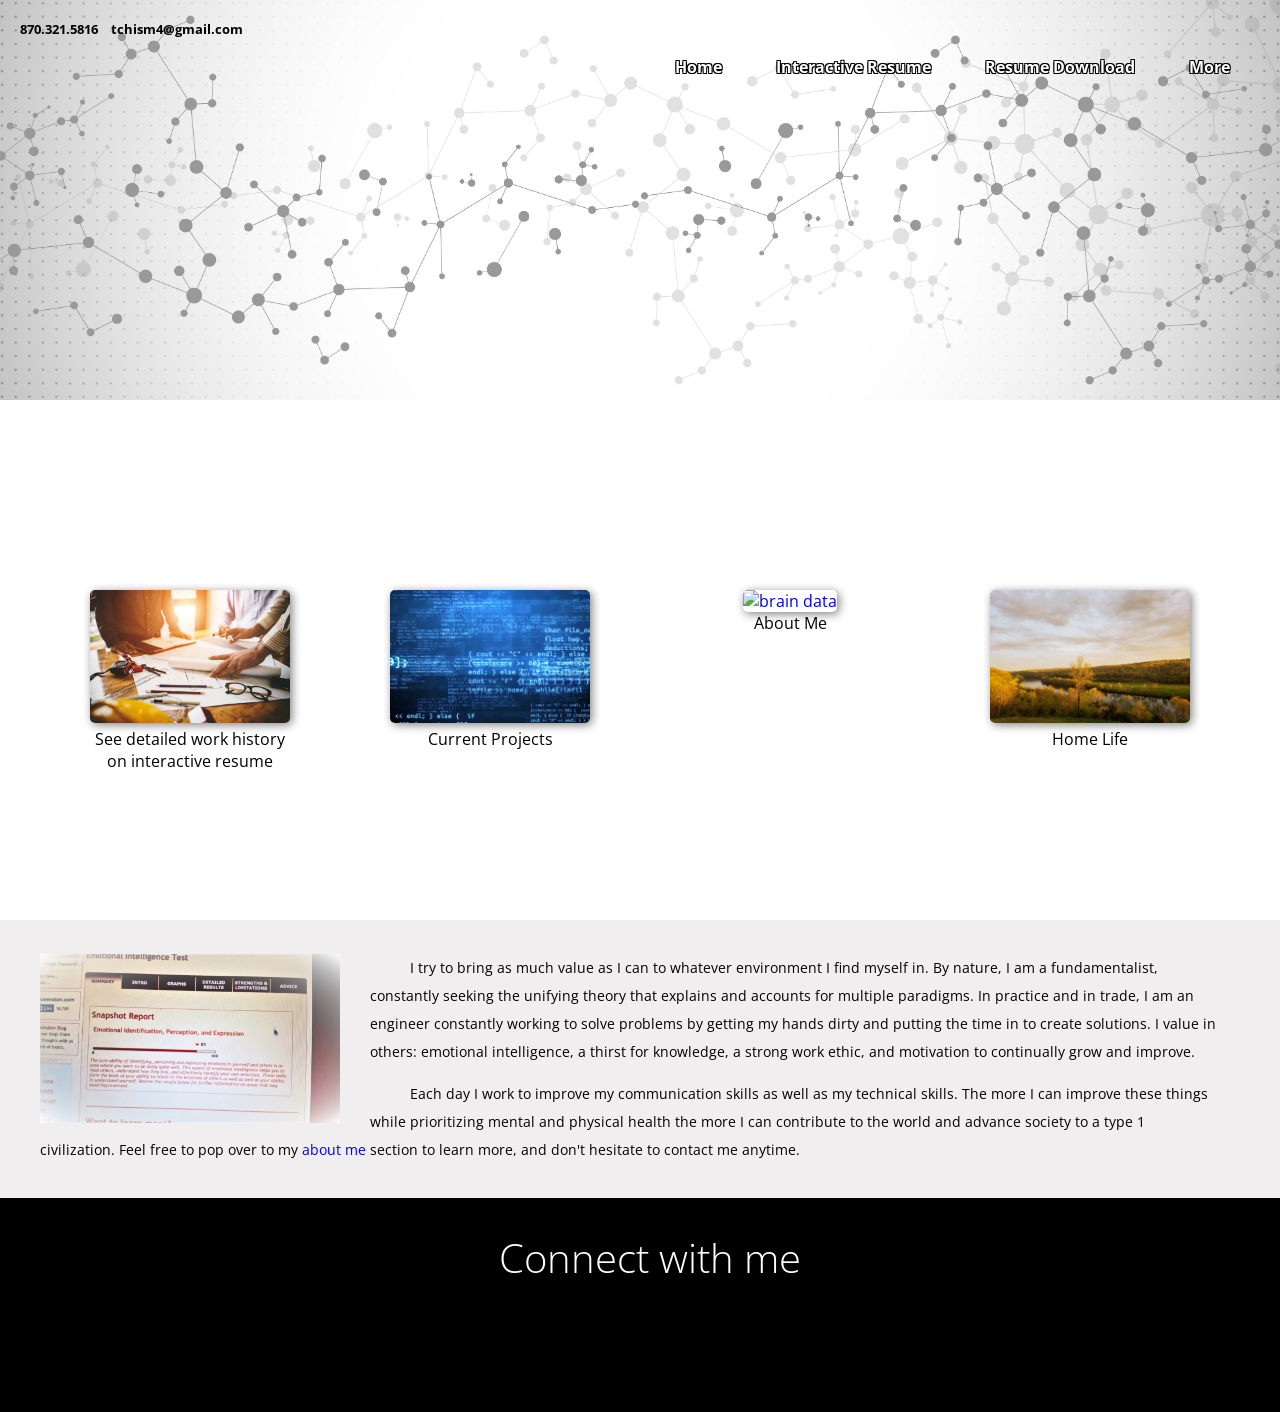
==== index.html @ 36c6fb0d "added roses grammatical corrections" ====
<!DOCTYPE html>
<html>
    <head>
        <title>Chism, Tyler</title>
        <link rel="stylesheet" href="styles.css">
        <link rel="stylesheet" type="text/css" href="//fonts.googleapis.com/css?family=Open+Sans" />
        <script src="https://kit.fontawesome.com/07951e7ccc.js"></script>
        <meta name="google-site-verification" content="qGbv4tn5VBEEBSnBRvF_2foVsebj3QWm0AjykTsH1dw" />
    </head>
    <body>
        <header>
            <nav>
                <div class="very-top">
                        <a href="tel:870.321.5816"><i class="fas fa-phone"></i> 870.321.5816</a>
                        <a href="mailto:tchism4@gmail.com"><i class="fas fa-envelope-square"></i> tchism4@gmail.com</a>
                </div>
                <div id="navbar" class="main scrolled">
                  <ul>
                    <li><a href="index.html">Home</a></li>
                    <li><a href="pages/interactive-resume.html">Interactive Resume</a></li>
                    <li><a href="pages/resume-download.html">Resume Download</a></li>
                    <li><a href="pages/more.html">More</a></li>
                </ul>  
                </div>
                
            </nav>
        </header>
        <section class="features">
           <!-- "this website was created for xyz purpose
        then include inline pictures of featured content 
    with buttons below to go there-->
         <figure>
             <a href="pages/interactive-resume.html">
                <img src="images/engineering2.jpeg" alt="team working">
                <figcaption>See detailed work history on interactive resume</figcaption></a>
         </figure> 
         <figure>
             <a href="pages/more.html">
            <img src="images/code2.jpeg" alt="code">
            <figcaption>Current Projects</figcaption></a>
         </figure> 
         <figure>
             <a href="pages/more.html#about">
                <img src="images/me.jpeg" alt="brain data">
                <figcaption>About Me</figcaption></a>
         </figure> 
         <figure>
             <a href="pages/more.html#home">
                <img src="images/riverview2.jpg" alt="view of river">
                <figcaption>Home Life</figcaption></a>
         </figure>  
         
        </section>
        <section class="highlight">
            <p>
                <img src="images/eq2.jpg" alt="screenshot of eq test">
                I try to bring as much value as I can to whatever environment I find myself
                in. By nature, I am a fundamentalist, constantly seeking the unifying theory that
                explains and accounts for multiple paradigms. In practice and in trade, I am an engineer
                constantly working to solve problems by getting my hands dirty and putting the time in to 
                create solutions. I value in others: emotional intelligence, a thirst for knowledge, a strong work 
                ethic, and motivation to continually grow and improve.
            </p>
            <p>
                Each day I work to improve my communication skills as well as my technical
                skills. The more I can improve these things while prioritizing mental and physical health
                the more I can contribute to the world and advance society to a type 1 civilization. Feel free 
                to pop over to my <a href="pages/more.html#about">about me</a> section to learn more, and don't 
                hesitate to contact me anytime.
            </p>
        </section>
        <footer>
            <!--footer will have three sections the top having 
            address phone and email, all with symbols
        the middle will have a large section with an about me 
    as well as a search bar and link to github, the very bottom
will be a footer that contains minimal info-->
            <h1>Connect with me</h1>
            <div class="media">
                <ul>
                    <li><a href="https://github.com/tylerchism"><i class="fab fa-github-square fa-3x"></i></a> </li>
                    <li><a href="https://www.linkedin.com/in/tyler-chism-a76b6891/"><i class="fab fa-linkedin fa-3x"></i></a> </li>
                    <li><a href="https://www.goodreads.com/user/show/12498217-tyler-chism"><i class="fab fa-goodreads fa-3x"></i></a></li>
                </ul>
            </div>
        </footer>
    <script src="JS/jquery-3.4.1.min.js"></script>
    <script src="JS/main.js"></script>
    
  
    </body>
</html>
---- styles.css ----
body {
    color: black;
    font-family: "open sans";
    margin: 0;
    padding: 0;
}

a {
    text-decoration: none;
}

button {
    background-color: white;
    border: none;
    transition-duration: .4s;
    cursor: pointer;
}

button:hover {
    color: lightgray;
}
button:focus {
    outline: 0;
}

ul {
    list-style-type: none;
}

header {
    background-color: black;
    background-image: url("images/background.jpeg");
    background-size: 100%;
    background-position: center;
    height: 400px;
 
    text-align: right;
    
}

header.more {
    background-image: url("images/nodes.png");
    height: 300px;
}

header.iresume {
    height: 300px;
}

header a {
    color: black;
    font-weight: bold;
    text-decoration: none;
    text-transform: upper-case;
    margin-right: 30px;
}

div.very-top {
    text-align: left;
    font-size: 13px;
    padding: 20px;
}

div.very-top a {
    color: black;
    margin-right: 10px;
    transition-duration: .4s;
   
}

div.very-top a:hover {
    color: white;
}

nav ul {
    list-style-type: none;
    margin-top: 20;
    padding: 0;
}

nav li {
    display: inline;
    margin-right: 20px;
}

#navbar {
    background: white;
    
    color: black;
    position: fixed;
}

#navbar.shrink {
    box-shadow: gray 2px 2px 10px;
    margin-top: -40px;
    top: 40px;
    transition: 200ms;
    width: 100%;
    
}

.shrink a {
    transition-duration: .2s;
}

.shrink a:hover {
    color: gray;
}

#navbar.scrolled {
    background-color: transparent;
    position: fixed;
    top: 40px;
    width: 100%;
    transition: 200ms;
}



.scrolled a {
    color: white;
    transition-duration: .2s;
    text-shadow:
		-1px -1px 0 #000,
		1px -1px 0 #000,
		-1px 1px 0 #000,
		1px 1px 0 #000;

    }

.scrolled a:hover {
    text-shadow: none;
}

.features {
    background: white;
    color: black;
    height: 400px;
    margin-bottom: 40px;
    padding: 40px;
    display: flex;
    flex-direction: row;
    flex-wrap: wrap;
}


.features figure {
    height: 100px;
    margin: auto;
    text-align: center;
    width: 200px;
}

.features figure img {
    border-radius: 5px;
    box-shadow: gray 2px 2px 10px;
    width: 200px;
    
}

.features a img:hover {
    box-shadow: none;
}

.features a figcaption {
    color: black;
}

.features a figcaption:hover {
    text-decoration: underline;
}

section.highlight {
    background-color: rgb(240, 238, 238);
    border-left: 6px blue;
    color: black;
    
    padding: 20px; 
     
}

.highlight p {
    line-height: 2;
}

section.highlight  img { 
    float: left;
    margin-right: 30px;
    width: 300px;
}

section.more {
    margin-left: 40px;
    margin-right: 40px;
  
}

.block {
    display: flex;
    font-size: 14px;
}

.block1 {
    width: 50%;
    float: left;
    
}

.block2 {
    width: 50%;
    
}

i.fa {
    transition: all 0.5s ease;
}

i.fa-chevron-right {
    padding-left: 10px;
    padding-right: 10px;
}

i.rotate90 {
    transform: rotate(90deg);
}

.resume {
    max-width: 700px;
    margin: auto;
}

.resume div {
    display: none;
}

.resume #skills button {
    width: 80%;
}

.resume button figure {
    position: flex;
}

.resume button figcaption {
    text-align: left;
}

.resume img {
    width: 150px;
    float: left;
}

.download {
    height: 300px;
    display: flex;
    flex-direction: row;
    padding: 100px;
}

.download figure {
    margin: auto;
    text-align: center;
    width: 200px;
}

.download figcaption {
    color: black;
}

.download figcaption:hover {
    color: gray;
    font-weight: bold;
    text-decoration: underline;
}

.download figure img {
    box-shadow: gray 2px 2px 10px;
    width: 100px;
}

.download figure img:hover {
    box-shadow: none;
    border-style: outset;
    border-color: white;
    border-width: 3px;
}

#moresection {
    max-width: 900px;
    margin: auto;
}

.more h1 {
    padding-left: 0;
    margin-left: -20px;
}

section.more div.more {
   margin-bottom: 150px;
   margin-top: 150px;
}

.more p {
    border-width: 10px;
    border-color: aliceblue;
    border-left-style: solid;
    margin-left: 40px;
    padding-left: 40px;
    
}

.more img {
    float: right;
    height: 200px;
    margin: 0 20px 40px 20px;
    border-radius: 5px;
    box-shadow: gray 2px 2px 10px;
}

#vert  {
    float: left;
}



footer {
   
    background-color: black;
    color: white;
    padding: 20px;
    text-align: center;
}

footer h1 {
    font-weight: lighter;
    font-size: 40px;
    color: #fff;
    text-align: center;
    margin-bottom: 40px;
}

.media li {
    list-style: none;
    margin: 10px 30px;
    display: inline-block;
    font-size: 20px;
    padding: 20px 20px;
    color: #fff;
  
    
}

.media i {
    size: 9;
    transition: .25s;
}


.fab:hover {
    color: white;
}

h1 { 
    font-family: "Open Sans"; 
    font-size: 24px; 
    font-style: normal; 
    font-variant: normal; 
    font-weight: 700; 
    line-height: 26.4px;
    padding-left: 20px;
} 
h3 { 
   font-family: "Open Sans"; 
   font-size: 14px; 
   font-style: normal; 
   font-variant: normal; 
   font-weight: 700; 
   line-height: 15.4px; 
} 
p { 
    font-family: "Open Sans"; 
    font-size: 14px; 
    font-style: normal; 
    font-variant: normal; 
    font-weight: 400; 
    line-height: 20px; 
    padding-left: 20px;
    padding-right: 40px;
    text-indent: 30pt;
} 
blockquote { 
    font-family: "Open Sans"; 
    font-size: 21px; 
    font-style: normal; 
    font-variant: normal; 
    font-weight: 400; 
    line-height: 30px; 
} 
pre { 
    font-family: "Open Sans"; 
    font-size: 13px; 
    font-style: normal; 
    font-variant: normal; 
    font-weight: 400; 
    line-height: 18.5714px; }
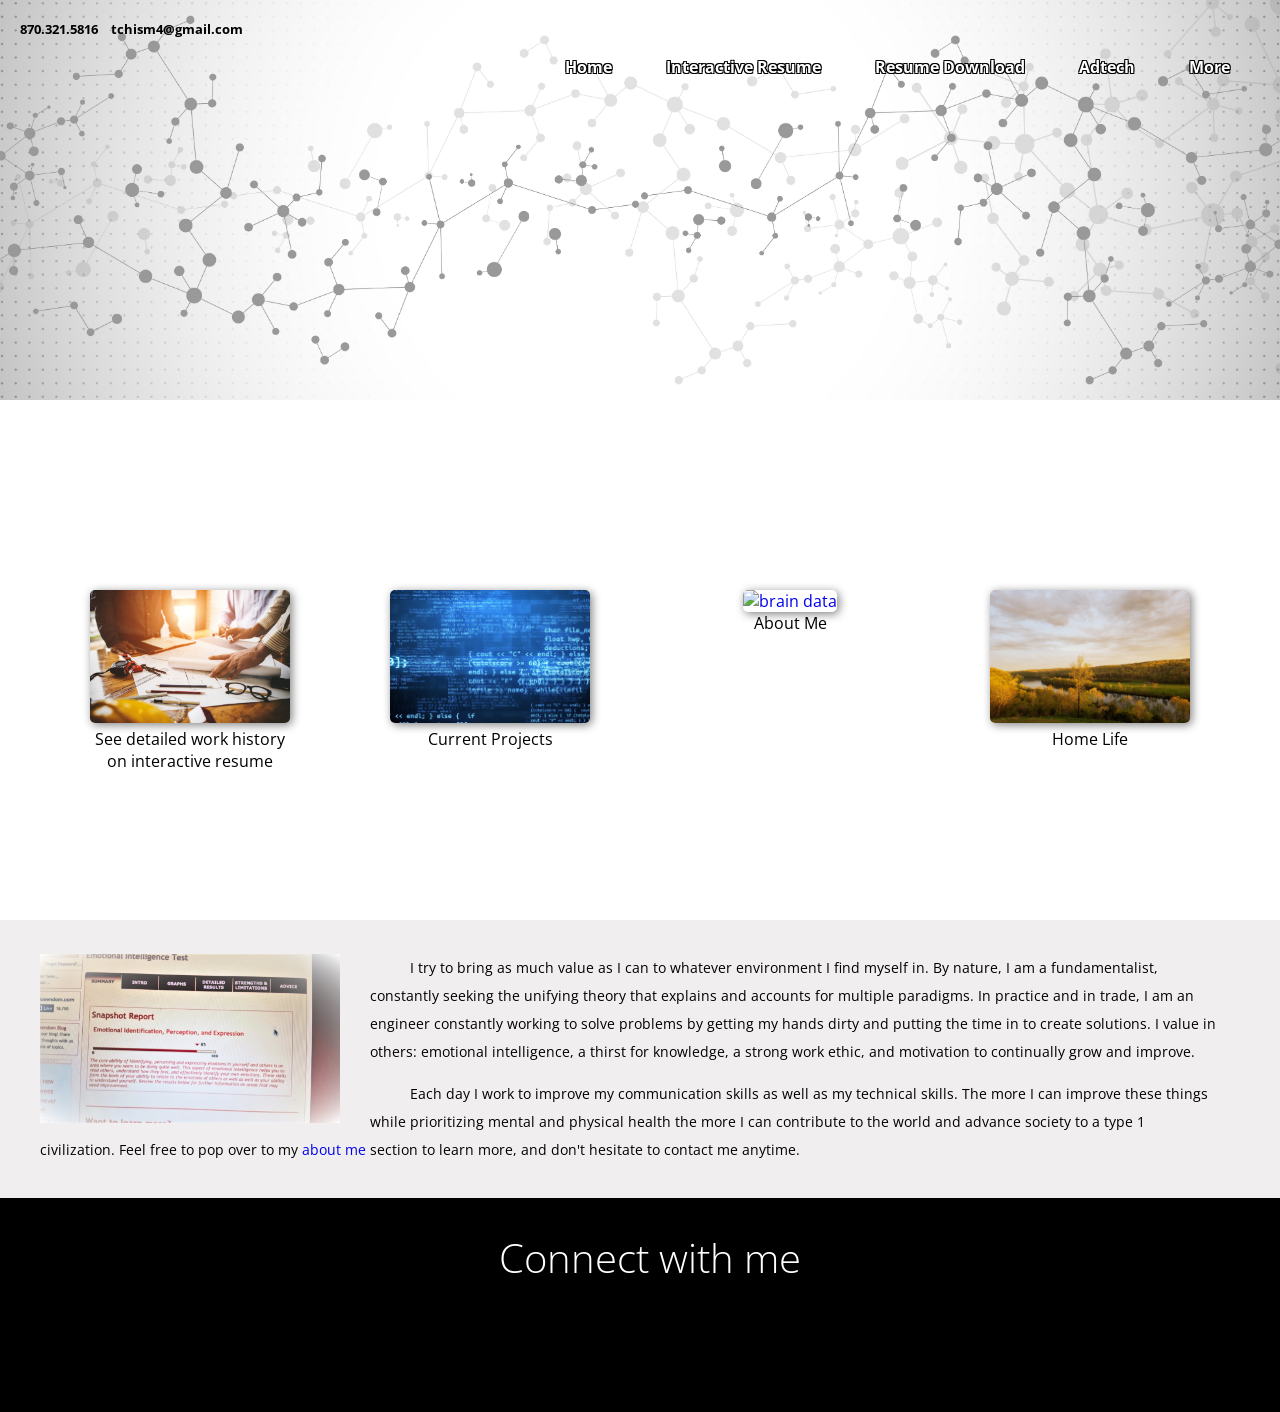
==== commit e31e18e3: "added link to adtest page" ====
--- a/index.html
+++ b/index.html
@@ -19,6 +19,7 @@
                     <li><a href="index.html">Home</a></li>
                     <li><a href="pages/interactive-resume.html">Interactive Resume</a></li>
                     <li><a href="pages/resume-download.html">Resume Download</a></li>
+                    <li><a href="pages/adtest.html">Adtech</a></li>
                     <li><a href="pages/more.html">More</a></li>
                 </ul>  
                 </div>
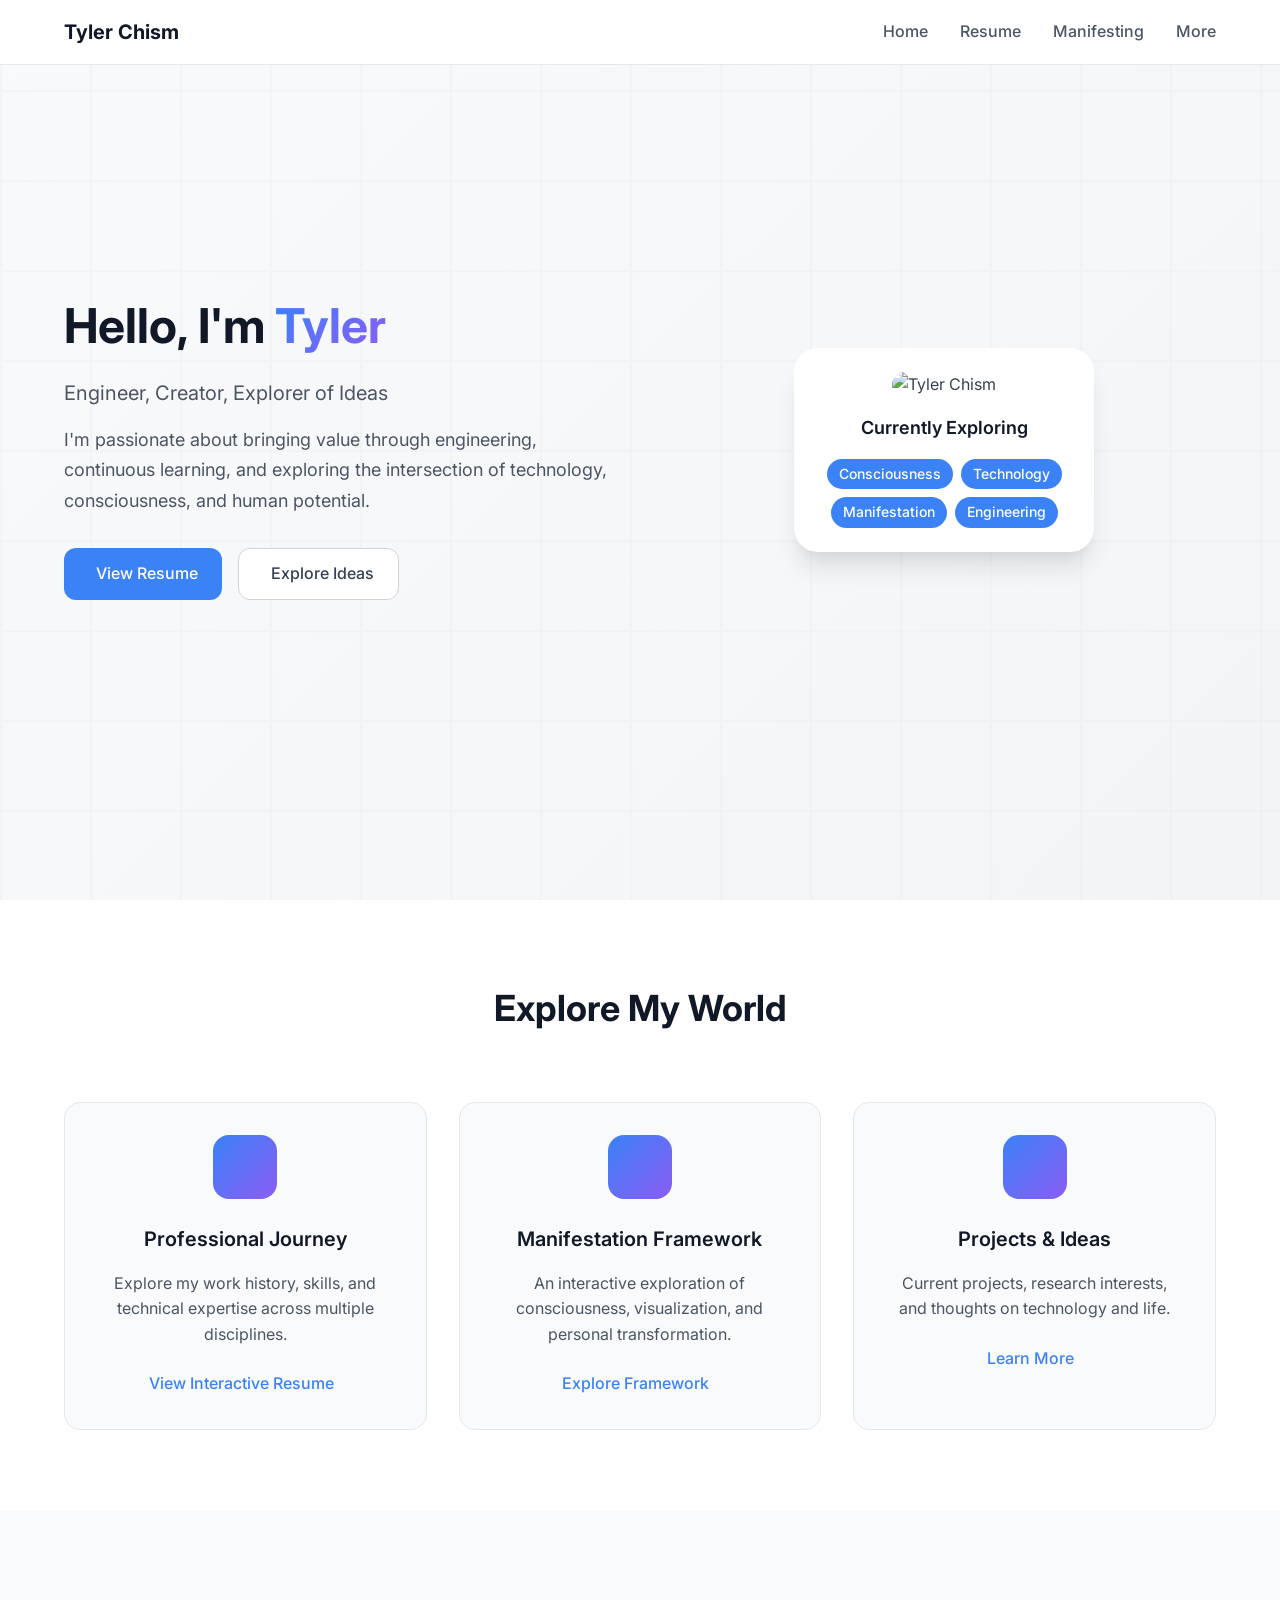
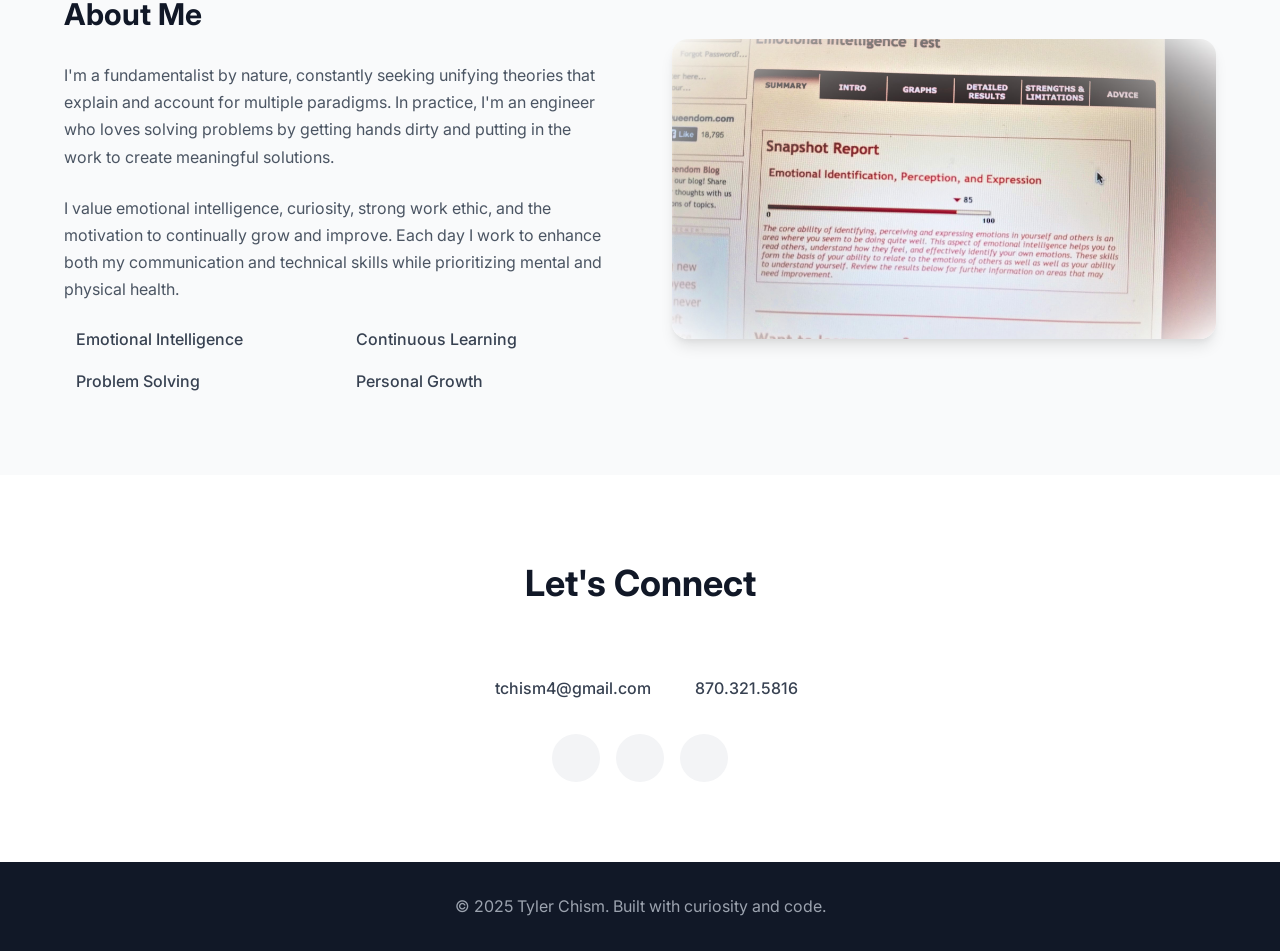
==== commit 7726ff93: "Complete website revamp with modern design - Redesigned landing page with modern hero section and ca" ====
--- a/index.html
+++ b/index.html
@@ -1,93 +1,200 @@
 <!DOCTYPE html>
-<html>
-    <head>
-        <title>Chism, Tyler</title>
-        <link rel="stylesheet" href="styles.css">
-        <link rel="stylesheet" type="text/css" href="//fonts.googleapis.com/css?family=Open+Sans" />
-        <script src="https://kit.fontawesome.com/07951e7ccc.js"></script>
-        <meta name="google-site-verification" content="qGbv4tn5VBEEBSnBRvF_2foVsebj3QWm0AjykTsH1dw" />
-    </head>
-    <body>
-        <header>
-            <nav>
-                <div class="very-top">
-                        <a href="tel:870.321.5816"><i class="fas fa-phone"></i> 870.321.5816</a>
-                        <a href="mailto:tchism4@gmail.com"><i class="fas fa-envelope-square"></i> tchism4@gmail.com</a>
-                </div>
-                <div id="navbar" class="main scrolled">
-                  <ul>
-                    <li><a href="index.html">Home</a></li>
-                    <li><a href="pages/interactive-resume.html">Interactive Resume</a></li>
-                    <li><a href="pages/resume-download.html">Resume Download</a></li>
-                    <li><a href="pages/adtest.html">Adtech</a></li>
-                    <li><a href="pages/more.html">More</a></li>
-                </ul>  
-                </div>
-                
-            </nav>
-        </header>
-        <section class="features">
-           <!-- "this website was created for xyz purpose
-        then include inline pictures of featured content 
-    with buttons below to go there-->
-         <figure>
-             <a href="pages/interactive-resume.html">
-                <img src="images/engineering2.jpeg" alt="team working">
-                <figcaption>See detailed work history on interactive resume</figcaption></a>
-         </figure> 
-         <figure>
-             <a href="pages/more.html">
-            <img src="images/code2.jpeg" alt="code">
-            <figcaption>Current Projects</figcaption></a>
-         </figure> 
-         <figure>
-             <a href="pages/more.html#about">
-                <img src="images/me.jpeg" alt="brain data">
-                <figcaption>About Me</figcaption></a>
-         </figure> 
-         <figure>
-             <a href="pages/more.html#home">
-                <img src="images/riverview2.jpg" alt="view of river">
-                <figcaption>Home Life</figcaption></a>
-         </figure>  
-         
-        </section>
-        <section class="highlight">
-            <p>
-                <img src="images/eq2.jpg" alt="screenshot of eq test">
-                I try to bring as much value as I can to whatever environment I find myself
-                in. By nature, I am a fundamentalist, constantly seeking the unifying theory that
-                explains and accounts for multiple paradigms. In practice and in trade, I am an engineer
-                constantly working to solve problems by getting my hands dirty and putting the time in to 
-                create solutions. I value in others: emotional intelligence, a thirst for knowledge, a strong work 
-                ethic, and motivation to continually grow and improve.
-            </p>
-            <p>
-                Each day I work to improve my communication skills as well as my technical
-                skills. The more I can improve these things while prioritizing mental and physical health
-                the more I can contribute to the world and advance society to a type 1 civilization. Feel free 
-                to pop over to my <a href="pages/more.html#about">about me</a> section to learn more, and don't 
-                hesitate to contact me anytime.
-            </p>
-        </section>
-        <footer>
-            <!--footer will have three sections the top having 
-            address phone and email, all with symbols
-        the middle will have a large section with an about me 
-    as well as a search bar and link to github, the very bottom
-will be a footer that contains minimal info-->
-            <h1>Connect with me</h1>
-            <div class="media">
-                <ul>
-                    <li><a href="https://github.com/tylerchism"><i class="fab fa-github-square fa-3x"></i></a> </li>
-                    <li><a href="https://www.linkedin.com/in/tyler-chism-a76b6891/"><i class="fab fa-linkedin fa-3x"></i></a> </li>
-                    <li><a href="https://www.goodreads.com/user/show/12498217-tyler-chism"><i class="fab fa-goodreads fa-3x"></i></a></li>
-                </ul>
-            </div>
-        </footer>
+<html lang="en">
+<head>
+    <meta charset="UTF-8">
+    <meta name="viewport" content="width=device-width, initial-scale=1.0">
+    <title>Tyler Chism</title>
+    <link rel="stylesheet" href="styles.css">
+    <link rel="stylesheet" type="text/css" href="//fonts.googleapis.com/css2?family=Inter:wght@300;400;500;600;700&display=swap" />
+    <script src="https://kit.fontawesome.com/07951e7ccc.js"></script>
+    <meta name="google-site-verification" content="qGbv4tn5VBEEBSnBRvF_2foVsebj3QWm0AjykTsH1dw" />
+</head>
+<body>
+    <!-- Navigation -->
+    <nav class="navbar">
+        <div class="nav-container">
+            <div class="nav-logo">
+                <a href="index.html">Tyler Chism</a>
+            </div>
+            <div class="nav-menu" id="nav-menu">
+                <a href="#home" class="nav-link">Home</a>
+                <a href="pages/interactive-resume.html" class="nav-link">Resume</a>
+                <a href="pages/manifesting.html" class="nav-link">Manifesting</a>
+                <a href="pages/more.html" class="nav-link">More</a>
+            </div>
+            <div class="nav-toggle" id="nav-toggle">
+                <span class="bar"></span>
+                <span class="bar"></span>
+                <span class="bar"></span>
+            </div>
+        </div>
+    </nav>
+
+    <!-- Hero Section -->
+    <section id="home" class="hero">
+        <div class="hero-container">
+            <div class="hero-content">
+                <h1 class="hero-title">
+                    Hello, I'm <span class="gradient-text">Tyler</span>
+                </h1>
+                <p class="hero-subtitle">
+                    Engineer, Creator, Explorer of Ideas
+                </p>
+                <p class="hero-description">
+                    I'm passionate about bringing value through engineering, continuous learning, 
+                    and exploring the intersection of technology, consciousness, and human potential.
+                </p>
+                <div class="hero-buttons">
+                    <a href="pages/interactive-resume.html" class="btn btn-primary">
+                        <i class="fas fa-user"></i>
+                        View Resume
+                    </a>
+                    <a href="pages/manifesting.html" class="btn btn-secondary">
+                        <i class="fas fa-brain"></i>
+                        Explore Ideas
+                    </a>
+                </div>
+            </div>
+            <div class="hero-visual">
+                <div class="hero-card">
+                    <img src="images/me.jpeg" alt="Tyler Chism" class="hero-image">
+                    <div class="hero-card-content">
+                        <h3>Currently Exploring</h3>
+                        <div class="current-interests">
+                            <span class="interest-tag">Consciousness</span>
+                            <span class="interest-tag">Technology</span>
+                            <span class="interest-tag">Manifestation</span>
+                            <span class="interest-tag">Engineering</span>
+                        </div>
+                    </div>
+                </div>
+            </div>
+        </div>
+    </section>
+
+    <!-- Features Grid -->
+    <section class="features">
+        <div class="container">
+            <h2 class="section-title">Explore My World</h2>
+            <div class="features-grid">
+                <div class="feature-card" data-aos="fade-up">
+                    <div class="feature-icon">
+                        <i class="fas fa-briefcase"></i>
+                    </div>
+                    <h3>Professional Journey</h3>
+                    <p>Explore my work history, skills, and technical expertise across multiple disciplines.</p>
+                    <a href="pages/interactive-resume.html" class="feature-link">
+                        View Interactive Resume <i class="fas fa-arrow-right"></i>
+                    </a>
+                </div>
+
+                <div class="feature-card" data-aos="fade-up" data-aos-delay="100">
+                    <div class="feature-icon">
+                        <i class="fas fa-brain"></i>
+                    </div>
+                    <h3>Manifestation Framework</h3>
+                    <p>An interactive exploration of consciousness, visualization, and personal transformation.</p>
+                    <a href="pages/manifesting.html" class="feature-link">
+                        Explore Framework <i class="fas fa-arrow-right"></i>
+                    </a>
+                </div>
+
+                <div class="feature-card" data-aos="fade-up" data-aos-delay="200">
+                    <div class="feature-icon">
+                        <i class="fas fa-code"></i>
+                    </div>
+                    <h3>Projects & Ideas</h3>
+                    <p>Current projects, research interests, and thoughts on technology and life.</p>
+                    <a href="pages/more.html" class="feature-link">
+                        Learn More <i class="fas fa-arrow-right"></i>
+                    </a>
+                </div>
+            </div>
+        </div>
+    </section>
+
+    <!-- About Section -->
+    <section class="about">
+        <div class="container">
+            <div class="about-content">
+                <div class="about-text">
+                    <h2>About Me</h2>
+                    <p>
+                        I'm a fundamentalist by nature, constantly seeking unifying theories that 
+                        explain and account for multiple paradigms. In practice, I'm an engineer 
+                        who loves solving problems by getting hands dirty and putting in the work 
+                        to create meaningful solutions.
+                    </p>
+                    <p>
+                        I value emotional intelligence, curiosity, strong work ethic, and the 
+                        motivation to continually grow and improve. Each day I work to enhance 
+                        both my communication and technical skills while prioritizing mental 
+                        and physical health.
+                    </p>
+                    <div class="core-values">
+                        <div class="value-item">
+                            <i class="fas fa-heart"></i>
+                            <span>Emotional Intelligence</span>
+                        </div>
+                        <div class="value-item">
+                            <i class="fas fa-book-open"></i>
+                            <span>Continuous Learning</span>
+                        </div>
+                        <div class="value-item">
+                            <i class="fas fa-tools"></i>
+                            <span>Problem Solving</span>
+                        </div>
+                        <div class="value-item">
+                            <i class="fas fa-seedling"></i>
+                            <span>Personal Growth</span>
+                        </div>
+                    </div>
+                </div>
+                <div class="about-visual">
+                    <img src="images/eq2.jpg" alt="EQ Assessment" class="about-image">
+                </div>
+            </div>
+        </div>
+    </section>
+
+    <!-- Contact Section -->
+    <section class="contact">
+        <div class="container">
+            <h2 class="section-title">Let's Connect</h2>
+            <div class="contact-content">
+                <div class="contact-info">
+                    <div class="contact-item">
+                        <i class="fas fa-envelope"></i>
+                        <a href="mailto:tchism4@gmail.com">tchism4@gmail.com</a>
+                    </div>
+                    <div class="contact-item">
+                        <i class="fas fa-phone"></i>
+                        <a href="tel:870.321.5816">870.321.5816</a>
+                    </div>
+                </div>
+                <div class="social-links">
+                    <a href="https://github.com/tylerchism" class="social-link" aria-label="GitHub">
+                        <i class="fab fa-github"></i>
+                    </a>
+                    <a href="https://www.linkedin.com/in/tyler-chism-a76b6891/" class="social-link" aria-label="LinkedIn">
+                        <i class="fab fa-linkedin"></i>
+                    </a>
+                    <a href="https://www.goodreads.com/user/show/12498217-tyler-chism" class="social-link" aria-label="Goodreads">
+                        <i class="fab fa-goodreads"></i>
+                    </a>
+                </div>
+            </div>
+        </div>
+    </section>
+
+    <!-- Footer -->
+    <footer class="footer">
+        <div class="container">
+            <p>&copy; 2025 Tyler Chism. Built with curiosity and code.</p>
+        </div>
+    </footer>
+
     <script src="JS/jquery-3.4.1.min.js"></script>
     <script src="JS/main.js"></script>
-    
-  
-    </body>
+</body>
 </html>
--- a/styles.css
+++ b/styles.css
@@ -1,405 +1,833 @@
-body {
-    color: black;
-    font-family: "open sans";
+/* CSS Reset & Base Styles */
+* {
     margin: 0;
     padding: 0;
-}
-
-a {
+    box-sizing: border-box;
+}
+
+/* CSS Custom Properties */
+:root {
+    /* Colors */
+    --primary-color: #3b82f6;
+    --primary-dark: #2563eb;
+    --secondary-color: #8b5cf6;
+    --accent-color: #06b6d4;
+    --success-color: #10b981;
+    --warning-color: #f59e0b;
+    --error-color: #ef4444;
+    
+    /* Grays */
+    --gray-50: #f9fafb;
+    --gray-100: #f3f4f6;
+    --gray-200: #e5e7eb;
+    --gray-300: #d1d5db;
+    --gray-400: #9ca3af;
+    --gray-500: #6b7280;
+    --gray-600: #4b5563;
+    --gray-700: #374151;
+    --gray-800: #1f2937;
+    --gray-900: #111827;
+    
+    /* Typography */
+    --font-family-primary: 'Inter', -apple-system, BlinkMacSystemFont, 'Segoe UI', Roboto, sans-serif;
+    --font-family-mono: 'JetBrains Mono', 'Fira Code', Consolas, Monaco, monospace;
+    
+    /* Font Sizes */
+    --text-xs: 0.75rem;
+    --text-sm: 0.875rem;
+    --text-base: 1rem;
+    --text-lg: 1.125rem;
+    --text-xl: 1.25rem;
+    --text-2xl: 1.5rem;
+    --text-3xl: 1.875rem;
+    --text-4xl: 2.25rem;
+    --text-5xl: 3rem;
+    --text-6xl: 3.75rem;
+    
+    /* Spacing */
+    --space-1: 0.25rem;
+    --space-2: 0.5rem;
+    --space-3: 0.75rem;
+    --space-4: 1rem;
+    --space-5: 1.25rem;
+    --space-6: 1.5rem;
+    --space-8: 2rem;
+    --space-10: 2.5rem;
+    --space-12: 3rem;
+    --space-16: 4rem;
+    --space-20: 5rem;
+    --space-24: 6rem;
+    
+    /* Border Radius */
+    --radius-sm: 0.375rem;
+    --radius-md: 0.5rem;
+    --radius-lg: 0.75rem;
+    --radius-xl: 1rem;
+    --radius-2xl: 1.5rem;
+    --radius-full: 9999px;
+    
+    /* Shadows */
+    --shadow-sm: 0 1px 2px 0 rgba(0, 0, 0, 0.05);
+    --shadow-md: 0 4px 6px -1px rgba(0, 0, 0, 0.1), 0 2px 4px -1px rgba(0, 0, 0, 0.06);
+    --shadow-lg: 0 10px 15px -3px rgba(0, 0, 0, 0.1), 0 4px 6px -2px rgba(0, 0, 0, 0.05);
+    --shadow-xl: 0 20px 25px -5px rgba(0, 0, 0, 0.1), 0 10px 10px -5px rgba(0, 0, 0, 0.04);
+    
+    /* Transitions */
+    --transition-fast: 150ms ease-in-out;
+    --transition-normal: 250ms ease-in-out;
+    --transition-slow: 350ms ease-in-out;
+}
+
+/* Base Styles */
+html {
+    scroll-behavior: smooth;
+}
+
+body {
+    font-family: var(--font-family-primary);
+    font-size: var(--text-base);
+    line-height: 1.6;
+    color: var(--gray-700);
+    background-color: var(--gray-50);
+    -webkit-font-smoothing: antialiased;
+    -moz-osx-font-smoothing: grayscale;
+}
+
+/* Container */
+.container {
+    max-width: 1200px;
+    margin: 0 auto;
+    padding: 0 var(--space-6);
+}
+
+/* Navigation */
+.navbar {
+    background: rgba(255, 255, 255, 0.95);
+    backdrop-filter: blur(10px);
+    border-bottom: 1px solid var(--gray-200);
+    position: fixed;
+    top: 0;
+    left: 0;
+    right: 0;
+    z-index: 1000;
+    transition: all var(--transition-normal);
+}
+
+.nav-container {
+    max-width: 1200px;
+    margin: 0 auto;
+    padding: 0 var(--space-6);
+    display: flex;
+    justify-content: space-between;
+    align-items: center;
+    height: 4rem;
+}
+
+.nav-logo a {
+    font-size: var(--text-xl);
+    font-weight: 700;
+    color: var(--gray-900);
     text-decoration: none;
-}
-
-button {
-    background-color: white;
+    transition: color var(--transition-fast);
+}
+
+.nav-logo a:hover {
+    color: var(--primary-color);
+}
+
+.nav-menu {
+    display: flex;
+    gap: var(--space-8);
+}
+
+.nav-link {
+    color: var(--gray-600);
+    text-decoration: none;
+    font-weight: 500;
+    transition: color var(--transition-fast);
+}
+
+.nav-link:hover {
+    color: var(--primary-color);
+}
+
+.nav-toggle {
+    display: none;
+    flex-direction: column;
+    cursor: pointer;
+}
+
+.bar {
+    width: 24px;
+    height: 2px;
+    background-color: var(--gray-700);
+    margin: 3px 0;
+    transition: 0.3s;
+}
+
+/* Hero Section */
+.hero {
+    min-height: 100vh;
+    display: flex;
+    align-items: center;
+    background: linear-gradient(135deg, var(--gray-50) 0%, var(--gray-100) 100%);
+    position: relative;
+    overflow: hidden;
+}
+
+.hero::before {
+    content: '';
+    position: absolute;
+    top: 0;
+    left: 0;
+    right: 0;
+    bottom: 0;
+    background: url('data:image/svg+xml,<svg xmlns="http://www.w3.org/2000/svg" viewBox="0 0 100 100"><defs><pattern id="grid" width="10" height="10" patternUnits="userSpaceOnUse"><path d="M 10 0 L 0 0 0 10" fill="none" stroke="%23e5e7eb" stroke-width="0.5"/></pattern></defs><rect width="100" height="100" fill="url(%23grid)"/></svg>');
+    opacity: 0.3;
+}
+
+.hero-container {
+    max-width: 1200px;
+    margin: 0 auto;
+    padding: 0 var(--space-6);
+    display: grid;
+    grid-template-columns: 1fr 1fr;
+    gap: var(--space-16);
+    align-items: center;
+    position: relative;
+    z-index: 1;
+}
+
+.hero-title {
+    font-size: var(--text-5xl);
+    font-weight: 700;
+    line-height: 1.1;
+    color: var(--gray-900);
+    margin-bottom: var(--space-6);
+}
+
+.gradient-text {
+    background: linear-gradient(135deg, var(--primary-color), var(--secondary-color));
+    -webkit-background-clip: text;
+    -webkit-text-fill-color: transparent;
+    background-clip: text;
+}
+
+.hero-subtitle {
+    font-size: var(--text-xl);
+    color: var(--gray-600);
+    margin-bottom: var(--space-4);
+}
+
+.hero-description {
+    font-size: var(--text-lg);
+    color: var(--gray-600);
+    margin-bottom: var(--space-8);
+    line-height: 1.7;
+}
+
+.hero-buttons {
+    display: flex;
+    gap: var(--space-4);
+    flex-wrap: wrap;
+}
+
+/* Buttons */
+.btn {
+    display: inline-flex;
+    align-items: center;
+    gap: var(--space-2);
+    padding: var(--space-3) var(--space-6);
+    border-radius: var(--radius-lg);
+    font-weight: 500;
+    text-decoration: none;
+    transition: all var(--transition-normal);
+    cursor: pointer;
     border: none;
-    transition-duration: .4s;
-    cursor: pointer;
-}
-
-button:hover {
-    color: lightgray;
-}
-button:focus {
-    outline: 0;
-}
-
-ul {
-    list-style-type: none;
-}
-
-header {
-    background-color: black;
-    background-image: url("images/background.jpeg");
-    background-size: 100%;
-    background-position: center;
-    height: 400px;
- 
-    text-align: right;
-    
-}
-
-header.more {
-    background-image: url("images/nodes.png");
-    height: 300px;
-}
-
-header.iresume {
-    height: 300px;
-}
-
-header a {
-    color: black;
-    font-weight: bold;
-    text-decoration: none;
-    text-transform: upper-case;
-    margin-right: 30px;
-}
-
-div.very-top {
-    text-align: left;
-    font-size: 13px;
-    padding: 20px;
-}
-
-div.very-top a {
-    color: black;
-    margin-right: 10px;
-    transition-duration: .4s;
-   
-}
-
-div.very-top a:hover {
+    font-size: var(--text-base);
+}
+
+.btn-primary {
+    background: var(--primary-color);
     color: white;
 }
 
-nav ul {
-    list-style-type: none;
-    margin-top: 20;
-    padding: 0;
-}
-
-nav li {
-    display: inline;
-    margin-right: 20px;
-}
-
-#navbar {
+.btn-primary:hover {
+    background: var(--primary-dark);
+    transform: translateY(-2px);
+    box-shadow: var(--shadow-lg);
+}
+
+.btn-secondary {
     background: white;
-    
-    color: black;
-    position: fixed;
-}
-
-#navbar.shrink {
-    box-shadow: gray 2px 2px 10px;
-    margin-top: -40px;
-    top: 40px;
-    transition: 200ms;
-    width: 100%;
-    
-}
-
-.shrink a {
-    transition-duration: .2s;
-}
-
-.shrink a:hover {
-    color: gray;
-}
-
-#navbar.scrolled {
-    background-color: transparent;
-    position: fixed;
-    top: 40px;
-    width: 100%;
-    transition: 200ms;
-}
-
-
-
-.scrolled a {
+    color: var(--gray-700);
+    border: 1px solid var(--gray-300);
+}
+
+.btn-secondary:hover {
+    background: var(--gray-50);
+    transform: translateY(-2px);
+    box-shadow: var(--shadow-lg);
+}
+
+/* Hero Visual */
+.hero-visual {
+    display: flex;
+    justify-content: center;
+}
+
+.hero-card {
+    background: white;
+    border-radius: var(--radius-2xl);
+    padding: var(--space-6);
+    box-shadow: var(--shadow-xl);
+    max-width: 300px;
+    text-align: center;
+}
+
+.hero-image {
+    width: 120px;
+    height: 120px;
+    border-radius: var(--radius-full);
+    object-fit: cover;
+    margin-bottom: var(--space-4);
+}
+
+.hero-card-content h3 {
+    font-size: var(--text-lg);
+    font-weight: 600;
+    color: var(--gray-900);
+    margin-bottom: var(--space-4);
+}
+
+.current-interests {
+    display: flex;
+    flex-wrap: wrap;
+    gap: var(--space-2);
+    justify-content: center;
+}
+
+.interest-tag {
+    background: var(--primary-color);
     color: white;
-    transition-duration: .2s;
-    text-shadow:
-		-1px -1px 0 #000,
-		1px -1px 0 #000,
-		-1px 1px 0 #000,
-		1px 1px 0 #000;
-
-    }
-
-.scrolled a:hover {
-    text-shadow: none;
-}
-
+    padding: var(--space-1) var(--space-3);
+    border-radius: var(--radius-full);
+    font-size: var(--text-sm);
+    font-weight: 500;
+}
+
+/* Sections */
+section {
+    padding: var(--space-20) 0;
+}
+
+.section-title {
+    font-size: var(--text-4xl);
+    font-weight: 700;
+    color: var(--gray-900);
+    text-align: center;
+    margin-bottom: var(--space-16);
+}
+
+/* Features */
 .features {
     background: white;
-    color: black;
-    height: 400px;
-    margin-bottom: 40px;
-    padding: 40px;
-    display: flex;
-    flex-direction: row;
-    flex-wrap: wrap;
-}
-
-
-.features figure {
-    height: 100px;
-    margin: auto;
+}
+
+.features-grid {
+    display: grid;
+    grid-template-columns: repeat(auto-fit, minmax(300px, 1fr));
+    gap: var(--space-8);
+}
+
+.feature-card {
+    background: var(--gray-50);
+    border-radius: var(--radius-xl);
+    padding: var(--space-8);
     text-align: center;
-    width: 200px;
-}
-
-.features figure img {
-    border-radius: 5px;
-    box-shadow: gray 2px 2px 10px;
-    width: 200px;
-    
-}
-
-.features a img:hover {
-    box-shadow: none;
-}
-
-.features a figcaption {
-    color: black;
-}
-
-.features a figcaption:hover {
-    text-decoration: underline;
-}
-
-section.highlight {
-    background-color: rgb(240, 238, 238);
-    border-left: 6px blue;
-    color: black;
-    
-    padding: 20px; 
-     
-}
-
-.highlight p {
-    line-height: 2;
-}
-
-section.highlight  img { 
-    float: left;
-    margin-right: 30px;
-    width: 300px;
-}
-
-section.more {
-    margin-left: 40px;
-    margin-right: 40px;
-  
-}
-
-.block {
-    display: flex;
-    font-size: 14px;
-}
-
-.block1 {
-    width: 50%;
-    float: left;
-    
-}
-
-.block2 {
-    width: 50%;
-    
-}
-
-i.fa {
-    transition: all 0.5s ease;
-}
-
-i.fa-chevron-right {
-    padding-left: 10px;
-    padding-right: 10px;
-}
-
-i.rotate90 {
-    transform: rotate(90deg);
-}
-
+    transition: all var(--transition-normal);
+    border: 1px solid var(--gray-200);
+}
+
+.feature-card:hover {
+    transform: translateY(-8px);
+    box-shadow: var(--shadow-xl);
+    background: white;
+}
+
+.feature-icon {
+    width: 64px;
+    height: 64px;
+    background: linear-gradient(135deg, var(--primary-color), var(--secondary-color));
+    border-radius: var(--radius-xl);
+    display: flex;
+    align-items: center;
+    justify-content: center;
+    margin: 0 auto var(--space-6);
+    color: white;
+    font-size: var(--text-2xl);
+}
+
+.feature-card h3 {
+    font-size: var(--text-xl);
+    font-weight: 600;
+    color: var(--gray-900);
+    margin-bottom: var(--space-4);
+}
+
+.feature-card p {
+    color: var(--gray-600);
+    margin-bottom: var(--space-6);
+    line-height: 1.6;
+}
+
+.feature-link {
+    color: var(--primary-color);
+    text-decoration: none;
+    font-weight: 500;
+    display: inline-flex;
+    align-items: center;
+    gap: var(--space-2);
+    transition: gap var(--transition-fast);
+}
+
+.feature-link:hover {
+    gap: var(--space-3);
+}
+
+/* About Section */
+.about {
+    background: var(--gray-50);
+}
+
+.about-content {
+    display: grid;
+    grid-template-columns: 1fr 1fr;
+    gap: var(--space-16);
+    align-items: center;
+}
+
+.about-text h2 {
+    font-size: var(--text-3xl);
+    font-weight: 700;
+    color: var(--gray-900);
+    margin-bottom: var(--space-6);
+}
+
+.about-text p {
+    color: var(--gray-600);
+    margin-bottom: var(--space-6);
+    line-height: 1.7;
+}
+
+.core-values {
+    display: grid;
+    grid-template-columns: repeat(2, 1fr);
+    gap: var(--space-4);
+}
+
+.value-item {
+    display: flex;
+    align-items: center;
+    gap: var(--space-3);
+    color: var(--gray-700);
+    font-weight: 500;
+}
+
+.value-item i {
+    color: var(--primary-color);
+    font-size: var(--text-lg);
+}
+
+.about-image {
+    width: 100%;
+    height: 300px;
+    object-fit: cover;
+    border-radius: var(--radius-xl);
+    box-shadow: var(--shadow-lg);
+}
+
+/* Contact Section */
+.contact {
+    background: white;
+}
+
+.contact-content {
+    text-align: center;
+}
+
+.contact-info {
+    display: flex;
+    justify-content: center;
+    gap: var(--space-8);
+    margin-bottom: var(--space-8);
+}
+
+.contact-item {
+    display: flex;
+    align-items: center;
+    gap: var(--space-3);
+}
+
+.contact-item i {
+    color: var(--primary-color);
+    font-size: var(--text-lg);
+}
+
+.contact-item a {
+    color: var(--gray-700);
+    text-decoration: none;
+    font-weight: 500;
+    transition: color var(--transition-fast);
+}
+
+.contact-item a:hover {
+    color: var(--primary-color);
+}
+
+.social-links {
+    display: flex;
+    justify-content: center;
+    gap: var(--space-4);
+}
+
+.social-link {
+    width: 48px;
+    height: 48px;
+    background: var(--gray-100);
+    border-radius: var(--radius-full);
+    display: flex;
+    align-items: center;
+    justify-content: center;
+    color: var(--gray-600);
+    text-decoration: none;
+    font-size: var(--text-xl);
+    transition: all var(--transition-normal);
+}
+
+.social-link:hover {
+    background: var(--primary-color);
+    color: white;
+    transform: translateY(-2px);
+}
+
+/* Footer */
+.footer {
+    background: var(--gray-900);
+    color: var(--gray-400);
+    text-align: center;
+    padding: var(--space-8) 0;
+}
+
+/* Legacy Resume Styles (for backward compatibility) */
 .resume {
     max-width: 700px;
     margin: auto;
+    padding: var(--space-8);
 }
 
 .resume div {
     display: none;
 }
 
-.resume #skills button {
-    width: 80%;
+.resume button {
+    background: white;
+    border: 1px solid var(--gray-300);
+    border-radius: var(--radius-md);
+    padding: var(--space-4);
+    width: 100%;
+    text-align: left;
+    cursor: pointer;
+    transition: all var(--transition-fast);
+    margin-bottom: var(--space-2);
+}
+
+.resume button:hover {
+    background: var(--gray-50);
+    box-shadow: var(--shadow-sm);
+}
+
+.resume button h2,
+.resume button h4 {
+    display: flex;
+    align-items: center;
+    gap: var(--space-2);
+    color: var(--gray-900);
 }
 
 .resume button figure {
-    position: flex;
-}
-
-.resume button figcaption {
-    text-align: left;
+    display: flex;
+    align-items: center;
+    gap: var(--space-4);
 }
 
 .resume img {
     width: 150px;
-    float: left;
-}
-
-.download {
-    height: 300px;
-    display: flex;
-    flex-direction: row;
-    padding: 100px;
-}
-
-.download figure {
-    margin: auto;
+    height: 100px;
+    object-fit: cover;
+    border-radius: var(--radius-md);
+}
+
+.block {
+    display: flex;
+    gap: var(--space-8);
+    margin: var(--space-6) 0;
+}
+
+.block1,
+.block2 {
+    flex: 1;
+}
+
+.block ul {
+    list-style: none;
+    padding: 0;
+}
+
+.block li {
+    margin-bottom: var(--space-2);
+    color: var(--gray-600);
+}
+
+.block h4 {
+    color: var(--gray-900);
+    margin-bottom: var(--space-3);
+}
+
+/* Font Awesome Icons */
+i.fa {
+    transition: all 0.5s ease;
+}
+
+i.fa-chevron-right {
+    padding-left: var(--space-2);
+    padding-right: var(--space-2);
+}
+
+i.rotate90 {
+    transform: rotate(90deg);
+}
+
+/* Responsive Design */
+@media (max-width: 768px) {
+    .nav-menu {
+        position: fixed;
+        left: -100%;
+        top: 4rem;
+        flex-direction: column;
+        background: white;
+        width: 100%;
+        text-align: center;
+        transition: 0.3s;
+        box-shadow: var(--shadow-lg);
+        padding: var(--space-8) 0;
+        gap: var(--space-4);
+    }
+
+    .nav-menu.active {
+        left: 0;
+    }
+
+    .nav-toggle {
+        display: flex;
+    }
+
+    .hero-container {
+        grid-template-columns: 1fr;
+        gap: var(--space-8);
+        text-align: center;
+    }
+
+    .hero-title {
+        font-size: var(--text-4xl);
+    }
+
+    .about-content {
+        grid-template-columns: 1fr;
+        gap: var(--space-8);
+    }
+
+    .core-values {
+        grid-template-columns: 1fr;
+    }
+
+    .contact-info {
+        flex-direction: column;
+        gap: var(--space-4);
+    }
+
+    .hero-buttons {
+        justify-content: center;
+    }
+
+    .features-grid {
+        grid-template-columns: 1fr;
+    }
+
+    .block {
+        flex-direction: column;
+        gap: var(--space-4);
+    }
+}
+
+@media (max-width: 480px) {
+    .container {
+        padding: 0 var(--space-4);
+    }
+
+    .nav-container {
+        padding: 0 var(--space-4);
+    }
+
+    .hero-title {
+        font-size: var(--text-3xl);
+    }
+
+    .section-title {
+        font-size: var(--text-3xl);
+    }
+
+    .feature-card,
+    .hero-card {
+        padding: var(--space-6);
+    }
+
+    section {
+        padding: var(--space-16) 0;
+    }
+}
+
+/* Animations */
+@keyframes fadeInUp {
+    from {
+        opacity: 0;
+        transform: translateY(30px);
+    }
+    to {
+        opacity: 1;
+        transform: translateY(0);
+    }
+}
+
+.fade-in-up {
+    animation: fadeInUp 0.6s ease-out;
+}
+
+/* Resume Page Styles */
+.resume-header {
+    background: linear-gradient(135deg, var(--primary-color) 0%, var(--secondary-color) 100%);
+    color: white;
+    padding: var(--space-24) 0 var(--space-16);
+    margin-top: 4rem;
+}
+
+.resume-intro {
     text-align: center;
-    width: 200px;
-}
-
-.download figcaption {
-    color: black;
-}
-
-.download figcaption:hover {
-    color: gray;
-    font-weight: bold;
-    text-decoration: underline;
-}
-
-.download figure img {
-    box-shadow: gray 2px 2px 10px;
-    width: 100px;
-}
-
-.download figure img:hover {
-    box-shadow: none;
-    border-style: outset;
-    border-color: white;
-    border-width: 3px;
-}
-
-#moresection {
-    max-width: 900px;
-    margin: auto;
-}
-
-.more h1 {
-    padding-left: 0;
-    margin-left: -20px;
-}
-
-section.more div.more {
-   margin-bottom: 150px;
-   margin-top: 150px;
-}
-
-.more p {
-    border-width: 10px;
-    border-color: aliceblue;
-    border-left-style: solid;
-    margin-left: 40px;
-    padding-left: 40px;
-    
-}
-
-.more img {
-    float: right;
-    height: 200px;
-    margin: 0 20px 40px 20px;
-    border-radius: 5px;
-    box-shadow: gray 2px 2px 10px;
-}
-
-#vert  {
-    float: left;
-}
-
-
-
-footer {
-   
-    background-color: black;
+    max-width: 600px;
+    margin: 0 auto;
+}
+
+.resume-intro h1 {
+    font-size: var(--text-4xl);
+    font-weight: 700;
+    margin-bottom: var(--space-4);
     color: white;
-    padding: 20px;
+}
+
+.resume-intro p {
+    font-size: var(--text-lg);
+    margin-bottom: var(--space-8);
+    opacity: 0.9;
+    color: white;
+}
+
+.contact-quick {
+    display: flex;
+    justify-content: center;
+    gap: var(--space-6);
+    flex-wrap: wrap;
+}
+
+.contact-quick-item {
+    display: flex;
+    align-items: center;
+    gap: var(--space-2);
+    color: white;
+    text-decoration: none;
+    font-weight: 500;
+    transition: opacity var(--transition-fast);
+}
+
+.contact-quick-item:hover {
+    opacity: 0.8;
+}
+
+.footer-content {
     text-align: center;
-}
-
-footer h1 {
-    font-weight: lighter;
-    font-size: 40px;
-    color: #fff;
+    margin-bottom: var(--space-6);
+}
+
+.footer-content h2 {
+    font-size: var(--text-2xl);
+    font-weight: 600;
+    color: var(--gray-300);
+    margin-bottom: var(--space-6);
+}
+
+/* Download Page Styles */
+.download-modern {
+    padding: var(--space-16) 0;
+}
+
+.download-cards {
+    display: grid;
+    grid-template-columns: repeat(auto-fit, minmax(300px, 1fr));
+    gap: var(--space-8);
+    max-width: 800px;
+    margin: 0 auto;
+}
+
+.download-card {
+    background: white;
+    border-radius: var(--radius-xl);
+    padding: var(--space-8);
     text-align: center;
-    margin-bottom: 40px;
-}
-
-.media li {
-    list-style: none;
-    margin: 10px 30px;
-    display: inline-block;
-    font-size: 20px;
-    padding: 20px 20px;
-    color: #fff;
-  
-    
-}
-
-.media i {
-    size: 9;
-    transition: .25s;
-}
-
-
-.fab:hover {
+    border: 1px solid var(--gray-200);
+    transition: all var(--transition-normal);
+}
+
+.download-card:hover {
+    transform: translateY(-4px);
+    box-shadow: var(--shadow-xl);
+}
+
+.download-icon {
+    width: 80px;
+    height: 80px;
+    background: linear-gradient(135deg, var(--primary-color), var(--secondary-color));
+    border-radius: var(--radius-xl);
+    display: flex;
+    align-items: center;
+    justify-content: center;
+    margin: 0 auto var(--space-6);
     color: white;
-}
-
-h1 { 
-    font-family: "Open Sans"; 
-    font-size: 24px; 
-    font-style: normal; 
-    font-variant: normal; 
-    font-weight: 700; 
-    line-height: 26.4px;
-    padding-left: 20px;
-} 
-h3 { 
-   font-family: "Open Sans"; 
-   font-size: 14px; 
-   font-style: normal; 
-   font-variant: normal; 
-   font-weight: 700; 
-   line-height: 15.4px; 
-} 
-p { 
-    font-family: "Open Sans"; 
-    font-size: 14px; 
-    font-style: normal; 
-    font-variant: normal; 
-    font-weight: 400; 
-    line-height: 20px; 
-    padding-left: 20px;
-    padding-right: 40px;
-    text-indent: 30pt;
-} 
-blockquote { 
-    font-family: "Open Sans"; 
-    font-size: 21px; 
-    font-style: normal; 
-    font-variant: normal; 
-    font-weight: 400; 
-    line-height: 30px; 
-} 
-pre { 
-    font-family: "Open Sans"; 
-    font-size: 13px; 
-    font-style: normal; 
-    font-variant: normal; 
-    font-weight: 400; 
-    line-height: 18.5714px; }+    font-size: var(--text-3xl);
+}
+
+.download-card h3 {
+    font-size: var(--text-xl);
+    font-weight: 600;
+    color: var(--gray-900);
+    margin-bottom: var(--space-4);
+}
+
+.download-card p {
+    color: var(--gray-600);
+    margin-bottom: var(--space-6);
+    line-height: 1.6;
+}
+
+/* Smooth scroll offset for fixed navbar */
+html {
+    scroll-padding-top: 4rem;
+}
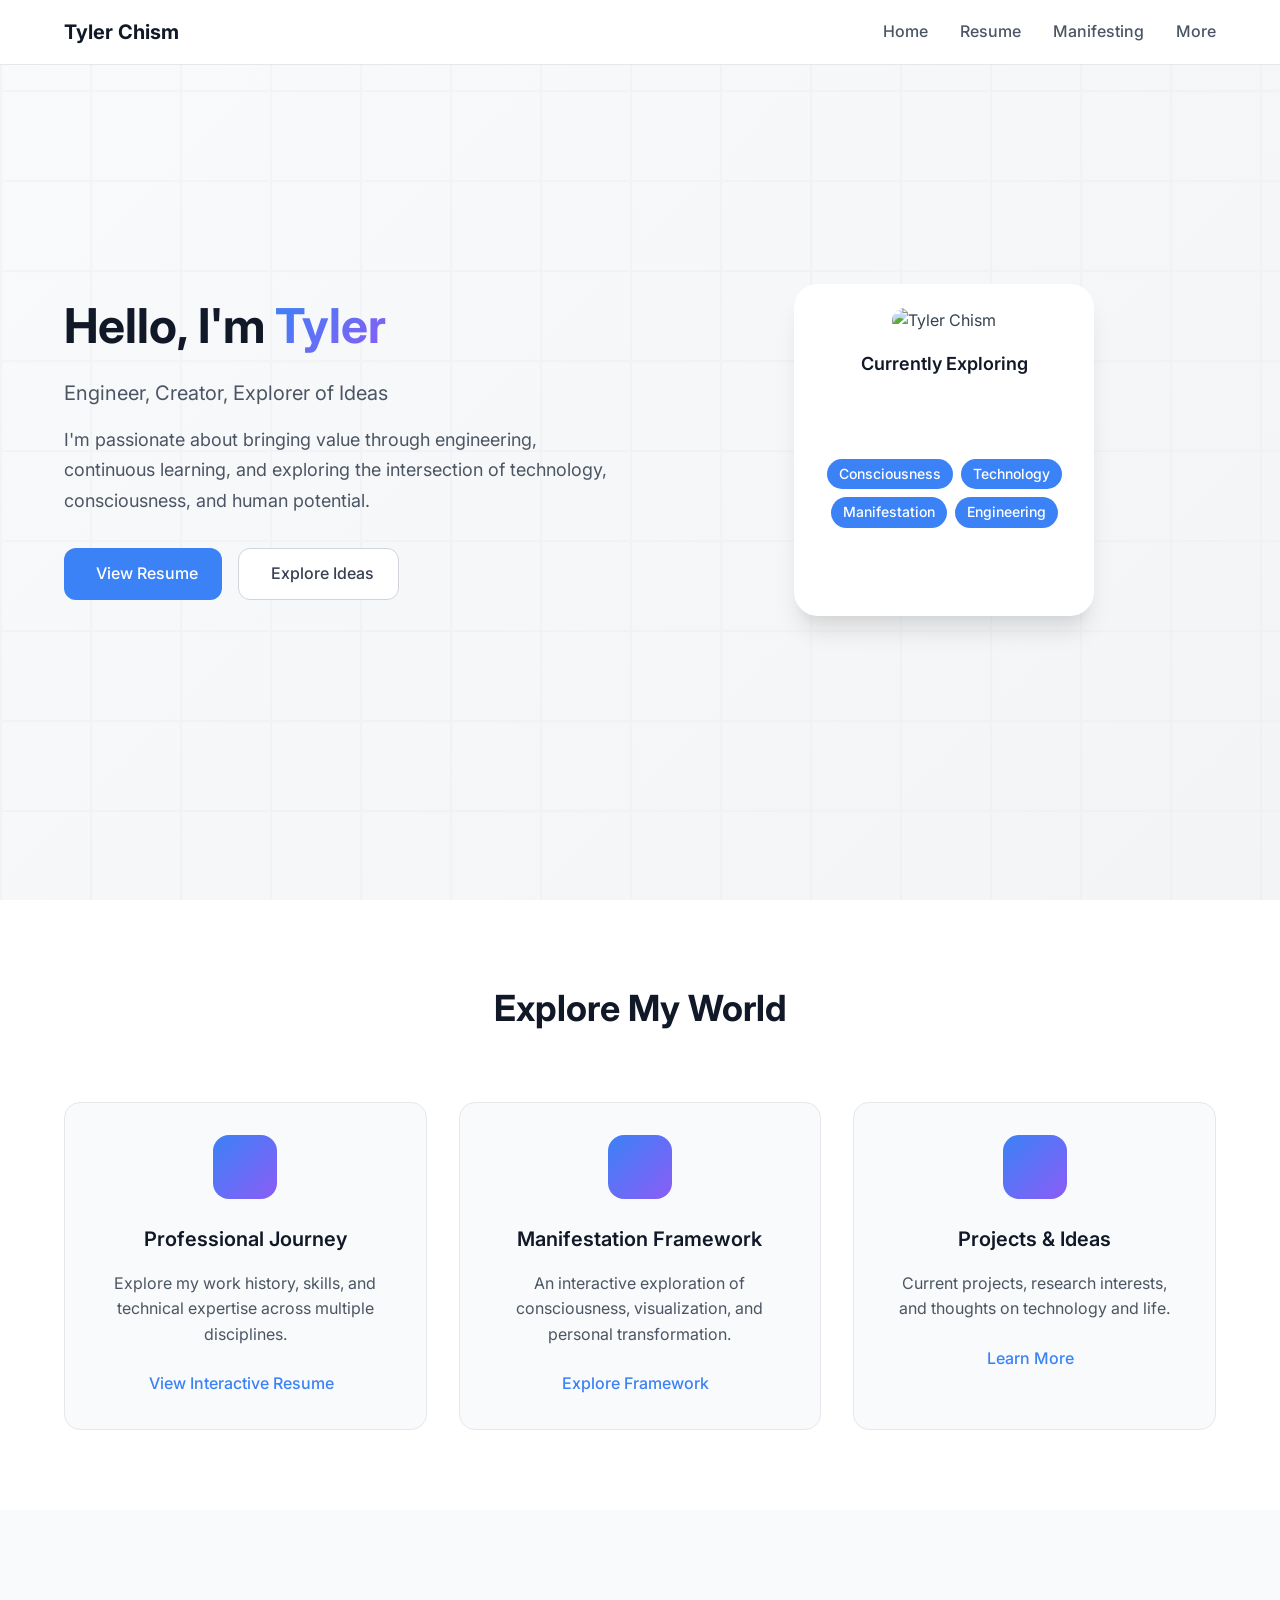
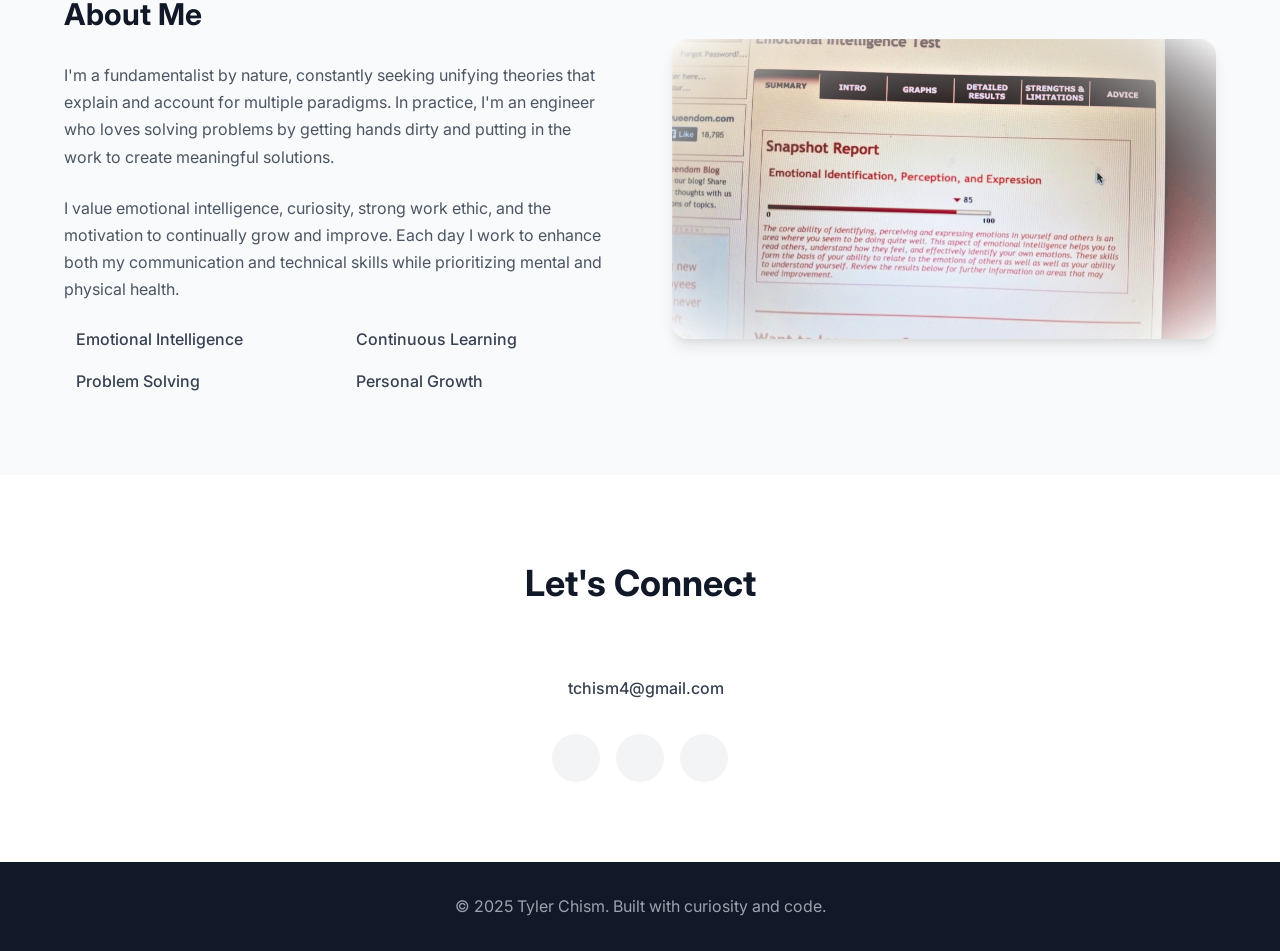
==== commit 4096164a: "Remove phone number from home page contact section 🤖 Generated with [Claude Code](https://claude.ai/" ====
--- a/index.html
+++ b/index.html
@@ -167,10 +167,6 @@
                         <i class="fas fa-envelope"></i>
                         <a href="mailto:tchism4@gmail.com">tchism4@gmail.com</a>
                     </div>
-                    <div class="contact-item">
-                        <i class="fas fa-phone"></i>
-                        <a href="tel:870.321.5816">870.321.5816</a>
-                    </div>
                 </div>
                 <div class="social-links">
                     <a href="https://github.com/tylerchism" class="social-link" aria-label="GitHub">
--- a/styles.css
+++ b/styles.css
@@ -519,64 +519,141 @@
     padding: var(--space-8) 0;
 }
 
-/* Legacy Resume Styles (for backward compatibility) */
+/* Resume Content Styles */
 .resume {
-    max-width: 700px;
+    max-width: 900px;
     margin: auto;
     padding: var(--space-8);
 }
 
+.resume > ul {
+    list-style: none;
+    padding: 0;
+}
+
+.resume > ul > li {
+    margin-bottom: var(--space-4);
+}
+
 .resume div {
     display: none;
+    background: var(--gray-50);
+    border-radius: var(--radius-lg);
+    padding: var(--space-6);
+    margin-top: var(--space-4);
+    border-left: 4px solid var(--primary-color);
 }
 
 .resume button {
     background: white;
     border: 1px solid var(--gray-300);
-    border-radius: var(--radius-md);
-    padding: var(--space-4);
+    border-radius: var(--radius-lg);
+    padding: var(--space-4) var(--space-6);
     width: 100%;
     text-align: left;
     cursor: pointer;
-    transition: all var(--transition-fast);
+    transition: all var(--transition-normal);
     margin-bottom: var(--space-2);
+    box-shadow: var(--shadow-sm);
 }
 
 .resume button:hover {
     background: var(--gray-50);
-    box-shadow: var(--shadow-sm);
+    box-shadow: var(--shadow-md);
+    transform: translateY(-1px);
 }
 
 .resume button h2,
 .resume button h4 {
     display: flex;
     align-items: center;
-    gap: var(--space-2);
+    gap: var(--space-3);
     color: var(--gray-900);
+    margin: 0;
+    font-weight: 600;
+}
+
+.resume button h2 {
+    font-size: var(--text-xl);
+}
+
+.resume button h4 {
+    font-size: var(--text-lg);
 }
 
 .resume button figure {
     display: flex;
     align-items: center;
     gap: var(--space-4);
+    margin: 0;
 }
 
 .resume img {
-    width: 150px;
-    height: 100px;
+    width: 120px;
+    height: 80px;
     object-fit: cover;
     border-radius: var(--radius-md);
+    box-shadow: var(--shadow-sm);
+}
+
+/* Resume Content Blocks */
+.resume-content {
+    padding: var(--space-4) 0;
+}
+
+.resume-content p {
+    color: var(--gray-700);
+    line-height: 1.7;
+    margin-bottom: var(--space-4);
+    text-indent: 0;
+    padding-left: 0;
+    padding-right: 0;
+}
+
+.resume-content ul {
+    list-style: none;
+    padding: 0;
+    margin-bottom: var(--space-4);
+}
+
+.resume-content li {
+    position: relative;
+    padding-left: var(--space-6);
+    margin-bottom: var(--space-2);
+    color: var(--gray-700);
+    line-height: 1.6;
+}
+
+.resume-content li:before {
+    content: "•";
+    color: var(--primary-color);
+    font-weight: bold;
+    position: absolute;
+    left: var(--space-2);
 }
 
 .block {
-    display: flex;
+    display: grid;
+    grid-template-columns: 1fr 1fr;
     gap: var(--space-8);
     margin: var(--space-6) 0;
 }
 
 .block1,
 .block2 {
-    flex: 1;
+    background: white;
+    padding: var(--space-4);
+    border-radius: var(--radius-md);
+    box-shadow: var(--shadow-sm);
+}
+
+.block h4 {
+    color: var(--primary-color);
+    margin-bottom: var(--space-3);
+    font-size: var(--text-lg);
+    font-weight: 600;
+    border-bottom: 2px solid var(--primary-color);
+    padding-bottom: var(--space-2);
 }
 
 .block ul {
@@ -585,13 +662,19 @@
 }
 
 .block li {
+    position: relative;
+    padding-left: var(--space-5);
     margin-bottom: var(--space-2);
-    color: var(--gray-600);
-}
-
-.block h4 {
-    color: var(--gray-900);
-    margin-bottom: var(--space-3);
+    color: var(--gray-700);
+    line-height: 1.5;
+}
+
+.block li:before {
+    content: "▸";
+    color: var(--primary-color);
+    position: absolute;
+    left: 0;
+    font-weight: bold;
 }
 
 /* Font Awesome Icons */
@@ -827,6 +910,103 @@
     line-height: 1.6;
 }
 
+/* More Page Styles */
+.current-interests {
+    padding: var(--space-16) 0;
+}
+
+.interests-grid {
+    display: grid;
+    grid-template-columns: repeat(auto-fit, minmax(300px, 1fr));
+    gap: var(--space-8);
+}
+
+.interest-card {
+    background: white;
+    border-radius: var(--radius-xl);
+    padding: var(--space-8);
+    text-align: center;
+    transition: all var(--transition-normal);
+    border: 1px solid var(--gray-200);
+}
+
+.interest-card:hover {
+    transform: translateY(-4px);
+    box-shadow: var(--shadow-xl);
+}
+
+.interest-icon {
+    width: 64px;
+    height: 64px;
+    background: linear-gradient(135deg, var(--primary-color), var(--secondary-color));
+    border-radius: var(--radius-xl);
+    display: flex;
+    align-items: center;
+    justify-content: center;
+    margin: 0 auto var(--space-6);
+    color: white;
+    font-size: var(--text-2xl);
+}
+
+.interest-card h3 {
+    font-size: var(--text-xl);
+    font-weight: 600;
+    color: var(--gray-900);
+    margin-bottom: var(--space-4);
+}
+
+.interest-card p {
+    color: var(--gray-600);
+    margin-bottom: var(--space-6);
+    line-height: 1.6;
+}
+
+.about-section,
+.home-section {
+    padding: var(--space-16) 0;
+}
+
+.about-section {
+    background: var(--gray-50);
+}
+
+.home-section {
+    background: white;
+}
+
+.home-content {
+    display: grid;
+    grid-template-columns: 1fr 1fr;
+    gap: var(--space-16);
+    align-items: center;
+}
+
+.home-text h2,
+.about-text h2 {
+    font-size: var(--text-3xl);
+    font-weight: 700;
+    color: var(--gray-900);
+    margin-bottom: var(--space-6);
+}
+
+.home-text p,
+.about-text p {
+    color: var(--gray-600);
+    margin-bottom: var(--space-6);
+    line-height: 1.7;
+    text-indent: 0;
+    padding-left: 0;
+    padding-right: 0;
+}
+
+.home-image {
+    width: 100%;
+    height: 300px;
+    object-fit: cover;
+    border-radius: var(--radius-xl);
+    box-shadow: var(--shadow-lg);
+}
+
 /* Smooth scroll offset for fixed navbar */
 html {
     scroll-padding-top: 4rem;
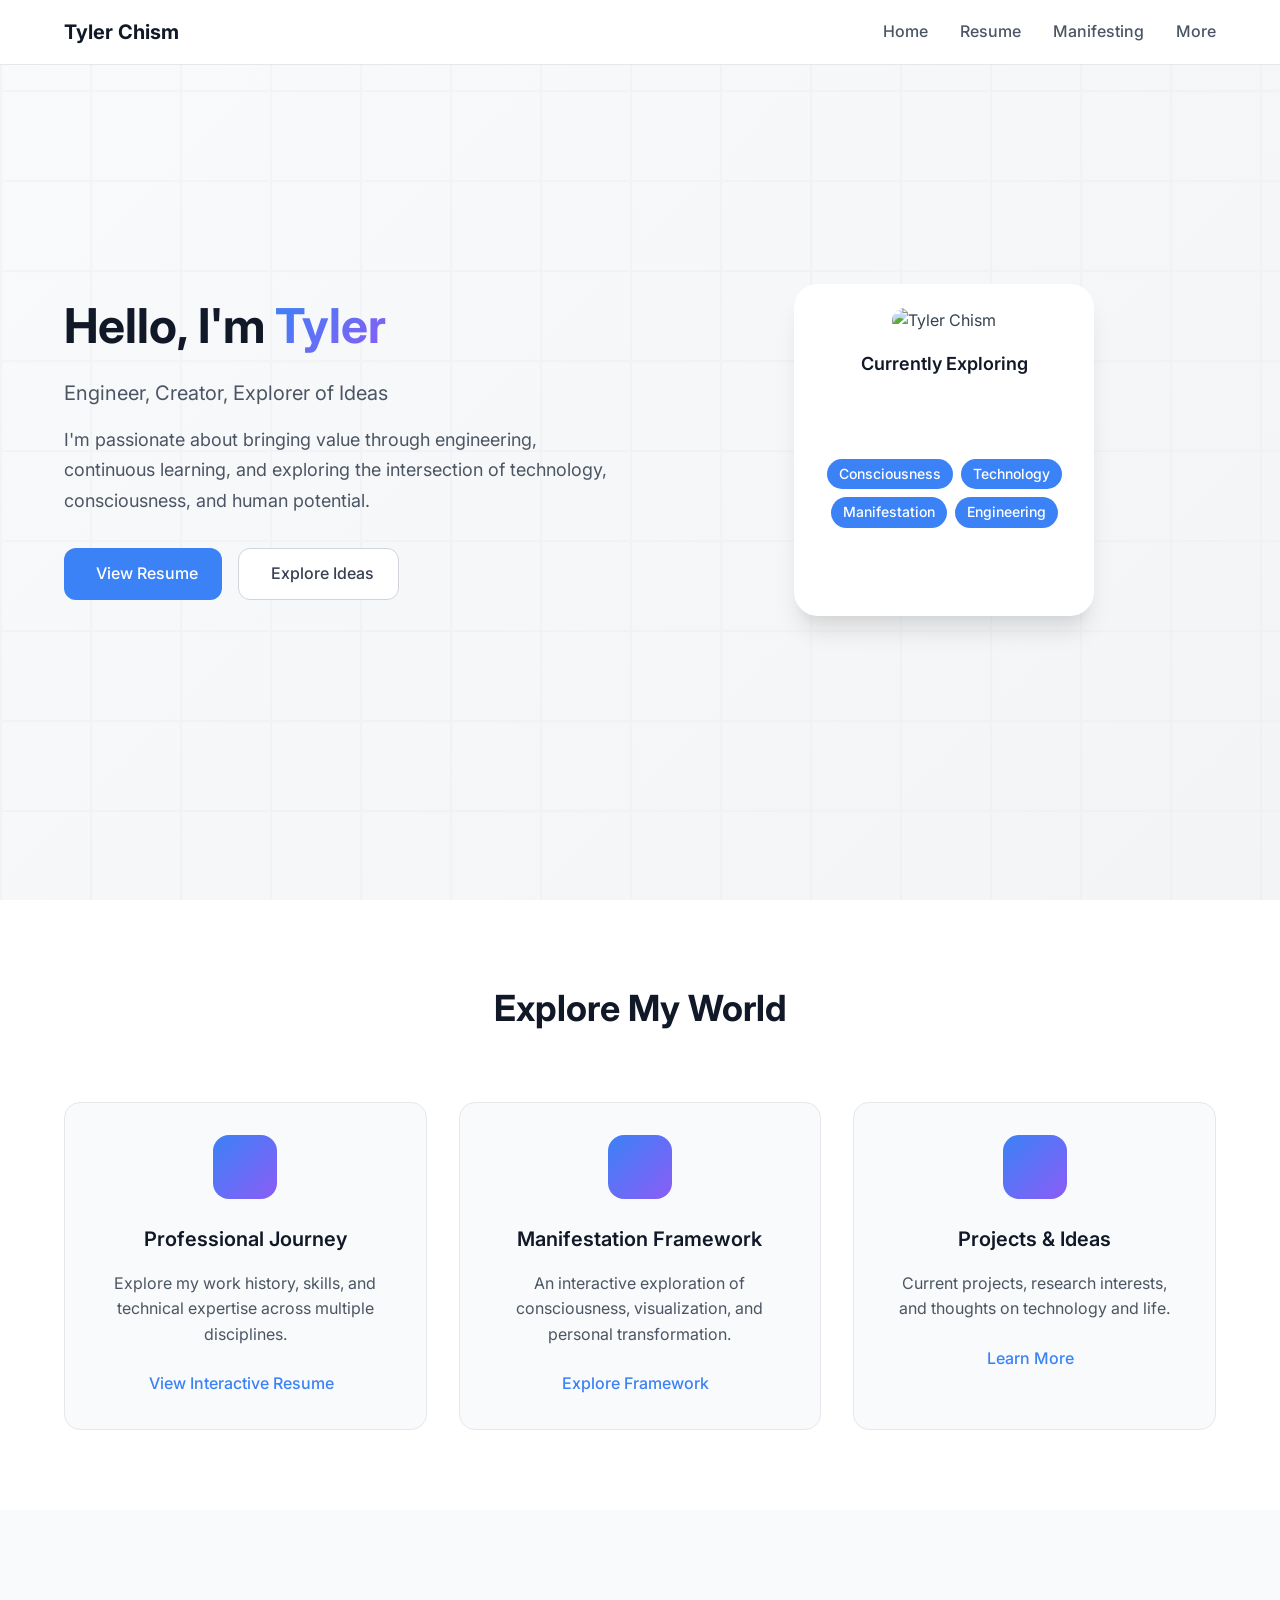
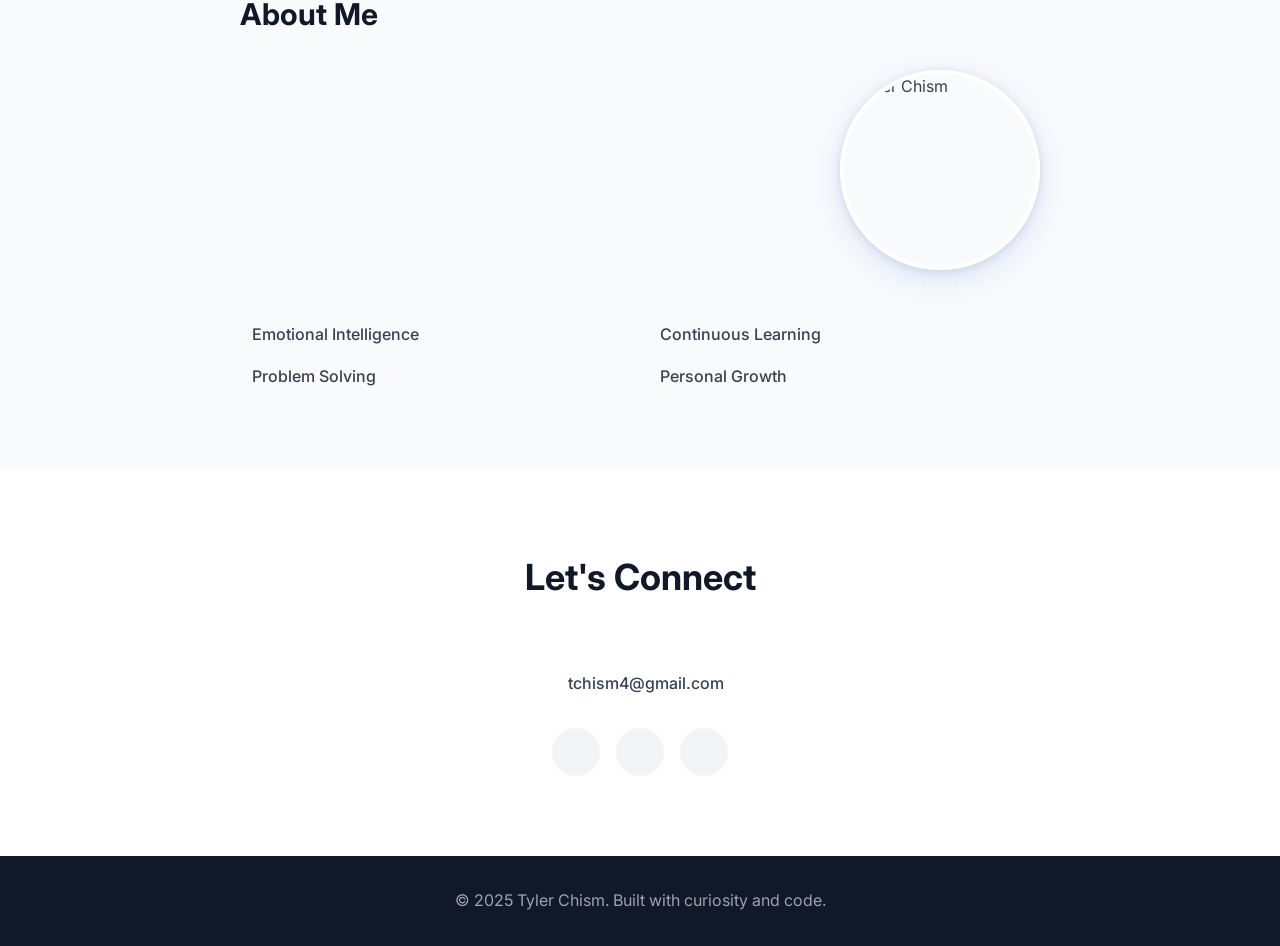
==== commit 4c04fa05: "Add Pretext magazine-style circular text wrap POC to About section Co-Authored-By: Claude Sonnet 4.6" ====
--- a/index.html
+++ b/index.html
@@ -4,9 +4,15 @@
     <meta charset="UTF-8">
     <meta name="viewport" content="width=device-width, initial-scale=1.0">
     <title>Tyler Chism</title>
-    <link rel="stylesheet" href="styles.css">
+    <link rel="stylesheet" href="styles.css?v=3.0">
     <link rel="stylesheet" type="text/css" href="//fonts.googleapis.com/css2?family=Inter:wght@300;400;500;600;700&display=swap" />
     <script src="https://kit.fontawesome.com/07951e7ccc.js"></script>
+    
+    <!-- Cache Control Meta Tags -->
+    <meta http-equiv="Cache-Control" content="no-cache, no-store, must-revalidate">
+    <meta http-equiv="Pragma" content="no-cache">
+    <meta http-equiv="Expires" content="0">
+    
     <meta name="google-site-verification" content="qGbv4tn5VBEEBSnBRvF_2foVsebj3QWm0AjykTsH1dw" />
 </head>
 <body>
@@ -113,45 +119,32 @@
         </div>
     </section>
 
-    <!-- About Section -->
+    <!-- About Section — Pretext magazine-style circular text wrap POC -->
     <section class="about">
         <div class="container">
-            <div class="about-content">
-                <div class="about-text">
-                    <h2>About Me</h2>
-                    <p>
-                        I'm a fundamentalist by nature, constantly seeking unifying theories that 
-                        explain and account for multiple paradigms. In practice, I'm an engineer 
-                        who loves solving problems by getting hands dirty and putting in the work 
-                        to create meaningful solutions.
-                    </p>
-                    <p>
-                        I value emotional intelligence, curiosity, strong work ethic, and the 
-                        motivation to continually grow and improve. Each day I work to enhance 
-                        both my communication and technical skills while prioritizing mental 
-                        and physical health.
-                    </p>
-                    <div class="core-values">
-                        <div class="value-item">
-                            <i class="fas fa-heart"></i>
-                            <span>Emotional Intelligence</span>
-                        </div>
-                        <div class="value-item">
-                            <i class="fas fa-book-open"></i>
-                            <span>Continuous Learning</span>
-                        </div>
-                        <div class="value-item">
-                            <i class="fas fa-tools"></i>
-                            <span>Problem Solving</span>
-                        </div>
-                        <div class="value-item">
-                            <i class="fas fa-seedling"></i>
-                            <span>Personal Growth</span>
-                        </div>
+            <div class="about-pretext-wrap">
+                <h2 class="about-pretext-heading">About Me</h2>
+                <div class="about-pretext-body" id="about-pretext-body">
+                    <img id="about-pretext-img" src="images/me.jpeg" alt="Tyler Chism" class="about-pretext-img">
+                    <div id="about-pretext-lines" class="about-pretext-lines"></div>
+                </div>
+                <div class="core-values" style="margin-top: 2rem;">
+                    <div class="value-item">
+                        <i class="fas fa-heart"></i>
+                        <span>Emotional Intelligence</span>
                     </div>
-                </div>
-                <div class="about-visual">
-                    <img src="images/eq2.jpg" alt="EQ Assessment" class="about-image">
+                    <div class="value-item">
+                        <i class="fas fa-book-open"></i>
+                        <span>Continuous Learning</span>
+                    </div>
+                    <div class="value-item">
+                        <i class="fas fa-tools"></i>
+                        <span>Problem Solving</span>
+                    </div>
+                    <div class="value-item">
+                        <i class="fas fa-seedling"></i>
+                        <span>Personal Growth</span>
+                    </div>
                 </div>
             </div>
         </div>
@@ -190,7 +183,8 @@
         </div>
     </footer>
 
-    <script src="JS/jquery-3.4.1.min.js"></script>
-    <script src="JS/main.js"></script>
+    <script src="JS/jquery-3.4.1.min.js?v=2.0"></script>
+    <script src="JS/main.js?v=2.0"></script>
+    <script type="module" src="JS/pretext-about.js"></script>
 </body>
 </html>
--- a/styles.css
+++ b/styles.css
@@ -1010,4 +1010,79 @@
 /* Smooth scroll offset for fixed navbar */
 html {
     scroll-padding-top: 4rem;
+}
+
+/* ============================================================
+   About Section — Pretext Magazine Layout
+   ============================================================ */
+
+.about-pretext-wrap {
+    max-width: 800px;
+    margin: 0 auto;
+}
+
+.about-pretext-heading {
+    font-size: var(--text-3xl);
+    font-weight: 700;
+    color: var(--gray-900);
+    margin-bottom: var(--space-8);
+}
+
+.about-pretext-body {
+    position: relative;
+    min-height: 220px;
+}
+
+.about-pretext-img {
+    width: 200px;
+    height: 200px;
+    border-radius: 50%;
+    object-fit: cover;
+    object-position: center top;
+    position: absolute;
+    top: 0;
+    right: 0;
+    box-shadow: 0 8px 32px rgba(59,130,246,0.18), 0 2px 8px rgba(0,0,0,0.10);
+    border: 4px solid white;
+    z-index: 1;
+}
+
+.about-pretext-lines {
+    position: relative;
+}
+
+.pretext-line {
+    position: absolute;
+    white-space: nowrap;
+    color: var(--gray-600);
+    font-size: 17px;
+    line-height: 28px;
+    font-family: var(--font-family-primary);
+}
+
+/* Mobile: stack image above text */
+@media (max-width: 600px) {
+    .about-pretext-img {
+        width: 120px;
+        height: 120px;
+        position: static;
+        display: block;
+        margin: 0 auto var(--space-6);
+    }
+
+    .about-pretext-body {
+        min-height: unset;
+    }
+
+    .pretext-line {
+        position: static !important;
+        display: block;
+        top: auto !important;
+        white-space: normal;
+        width: auto !important;
+    }
+
+    .about-pretext-lines {
+        height: auto !important;
+    }
 }
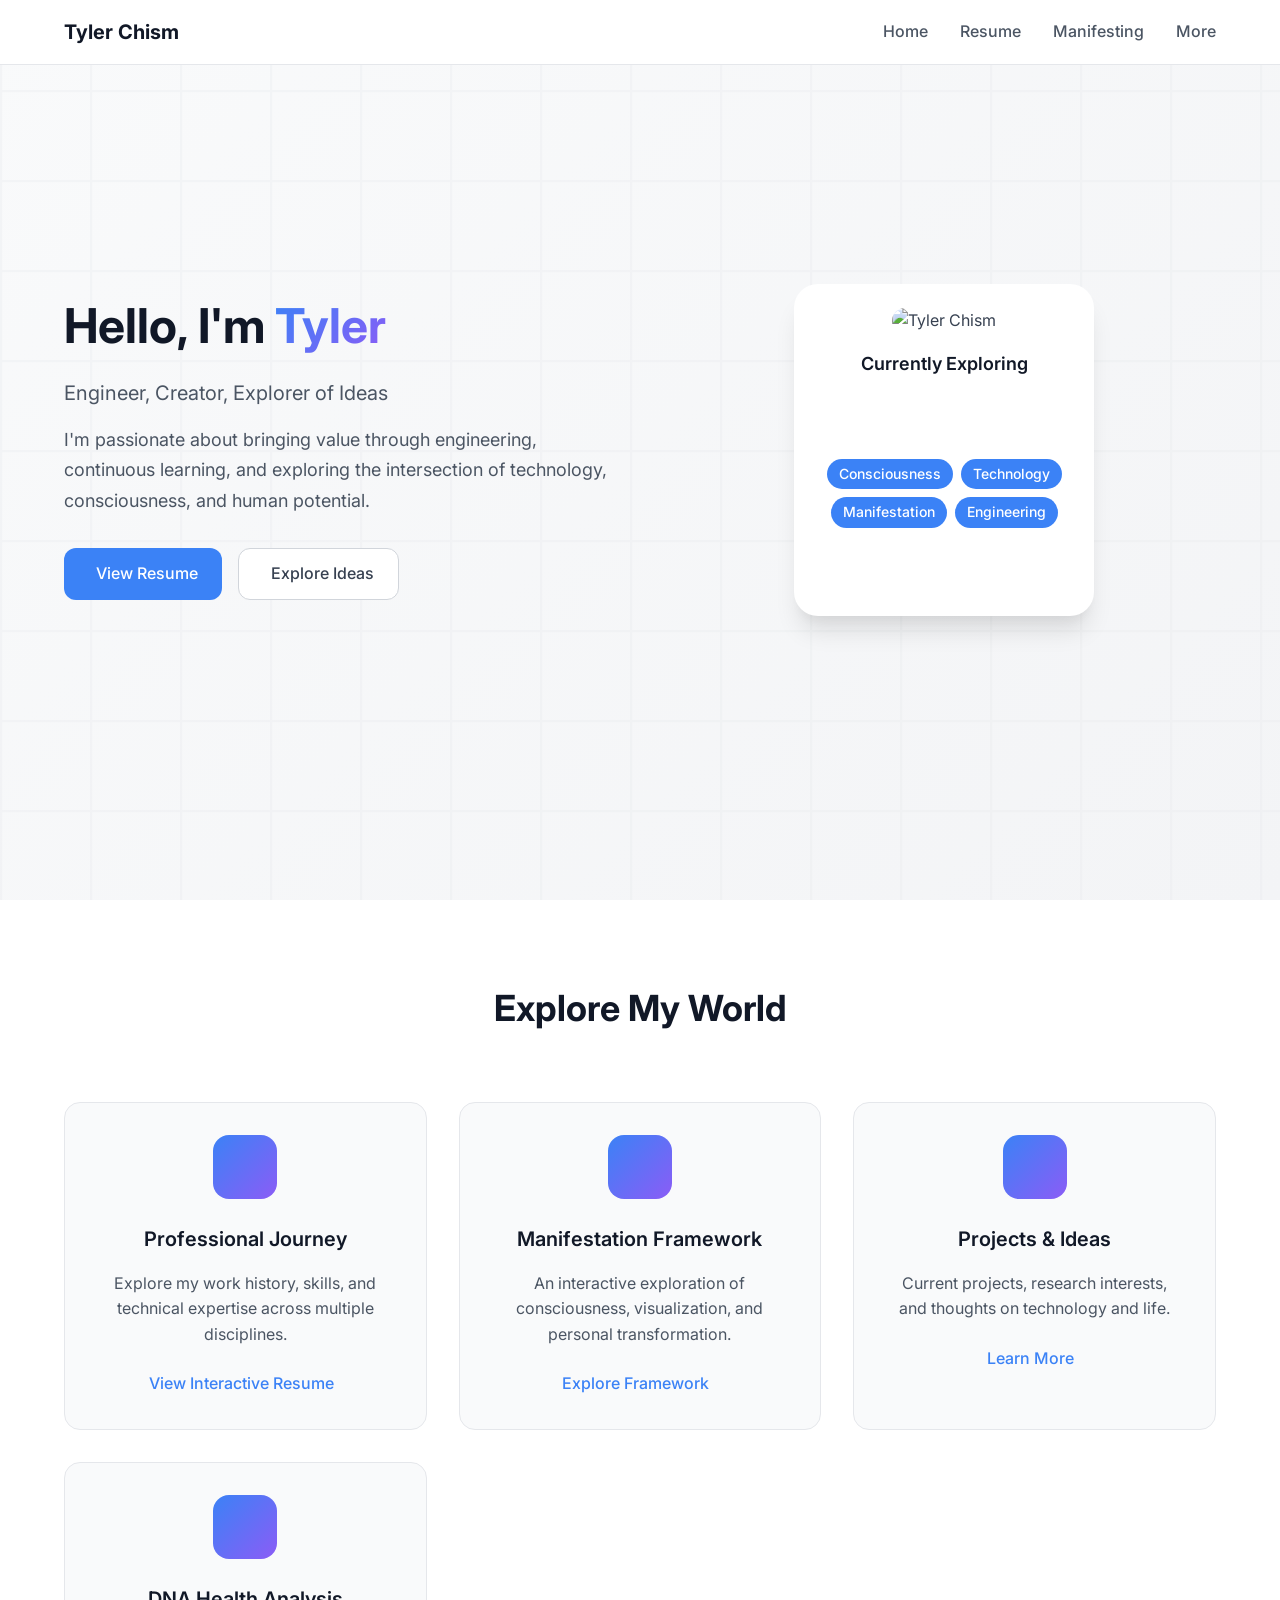
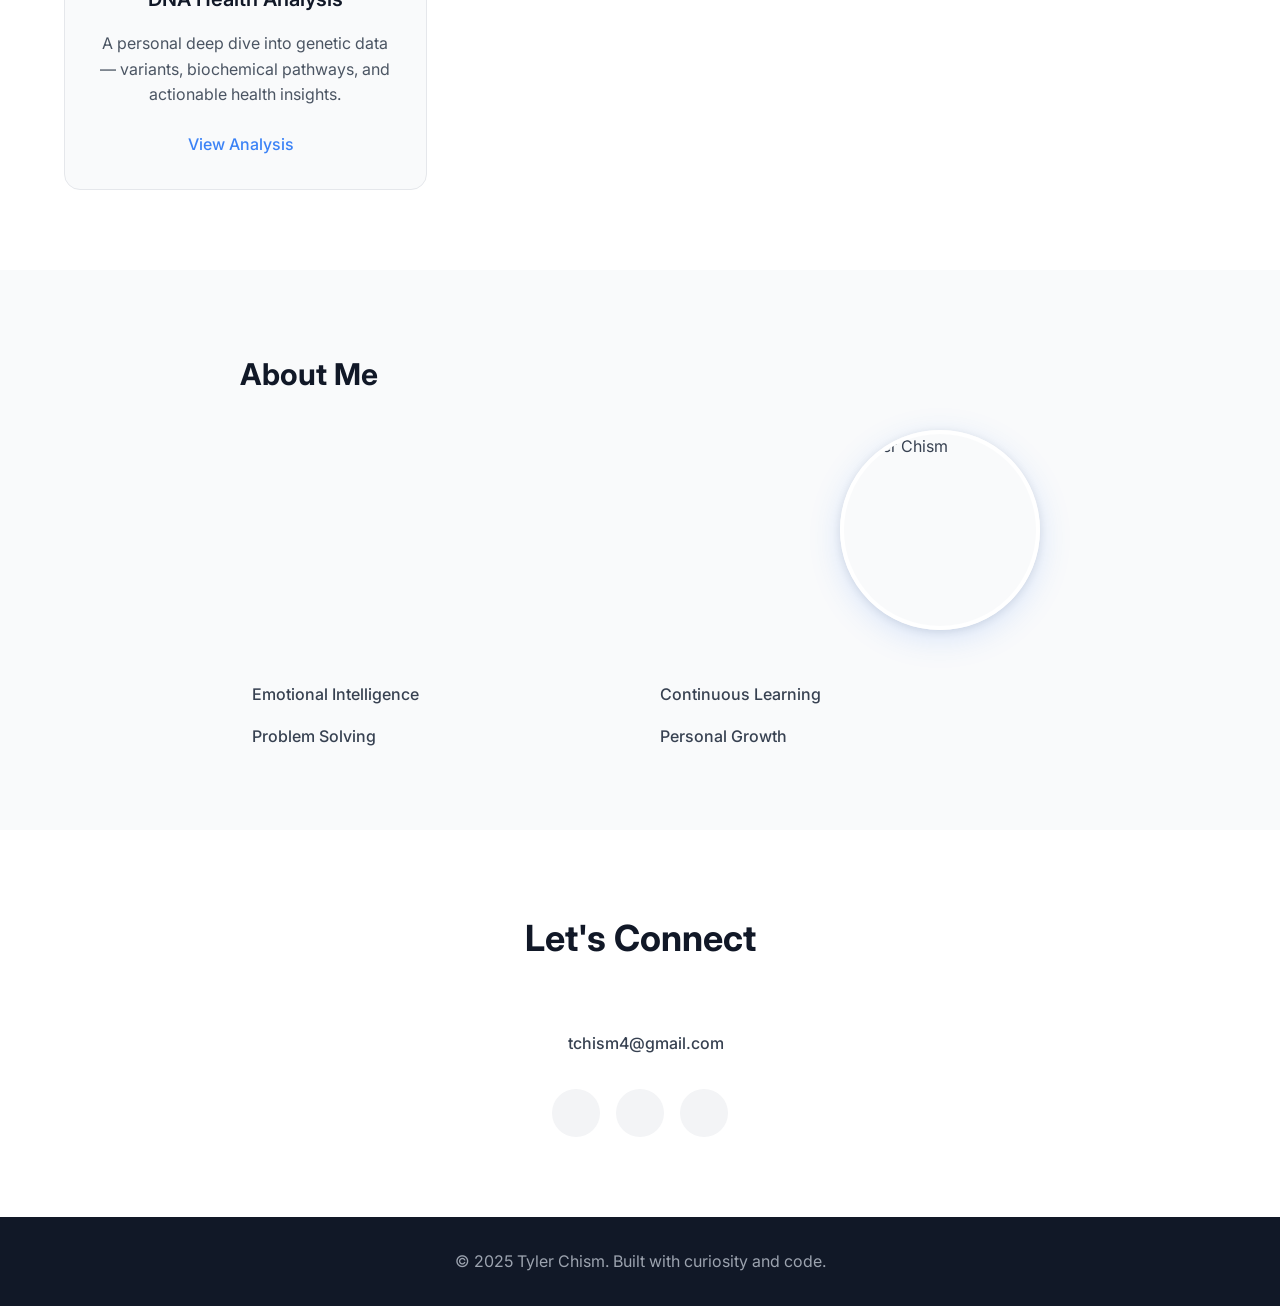
==== commit 717dff61: "feat: surface DNA health analysis pages from main site Add a "DNA Health Analysis" feature card to i" ====
--- a/index.html
+++ b/index.html
@@ -115,6 +115,17 @@
                         Learn More <i class="fas fa-arrow-right"></i>
                     </a>
                 </div>
+
+                <div class="feature-card" data-aos="fade-up" data-aos-delay="300">
+                    <div class="feature-icon">
+                        <i class="fas fa-dna"></i>
+                    </div>
+                    <h3>DNA Health Analysis</h3>
+                    <p>A personal deep dive into genetic data — variants, biochemical pathways, and actionable health insights.</p>
+                    <a href="pages/dna-analysis.html" class="feature-link">
+                        View Analysis <i class="fas fa-arrow-right"></i>
+                    </a>
+                </div>
             </div>
         </div>
     </section>
